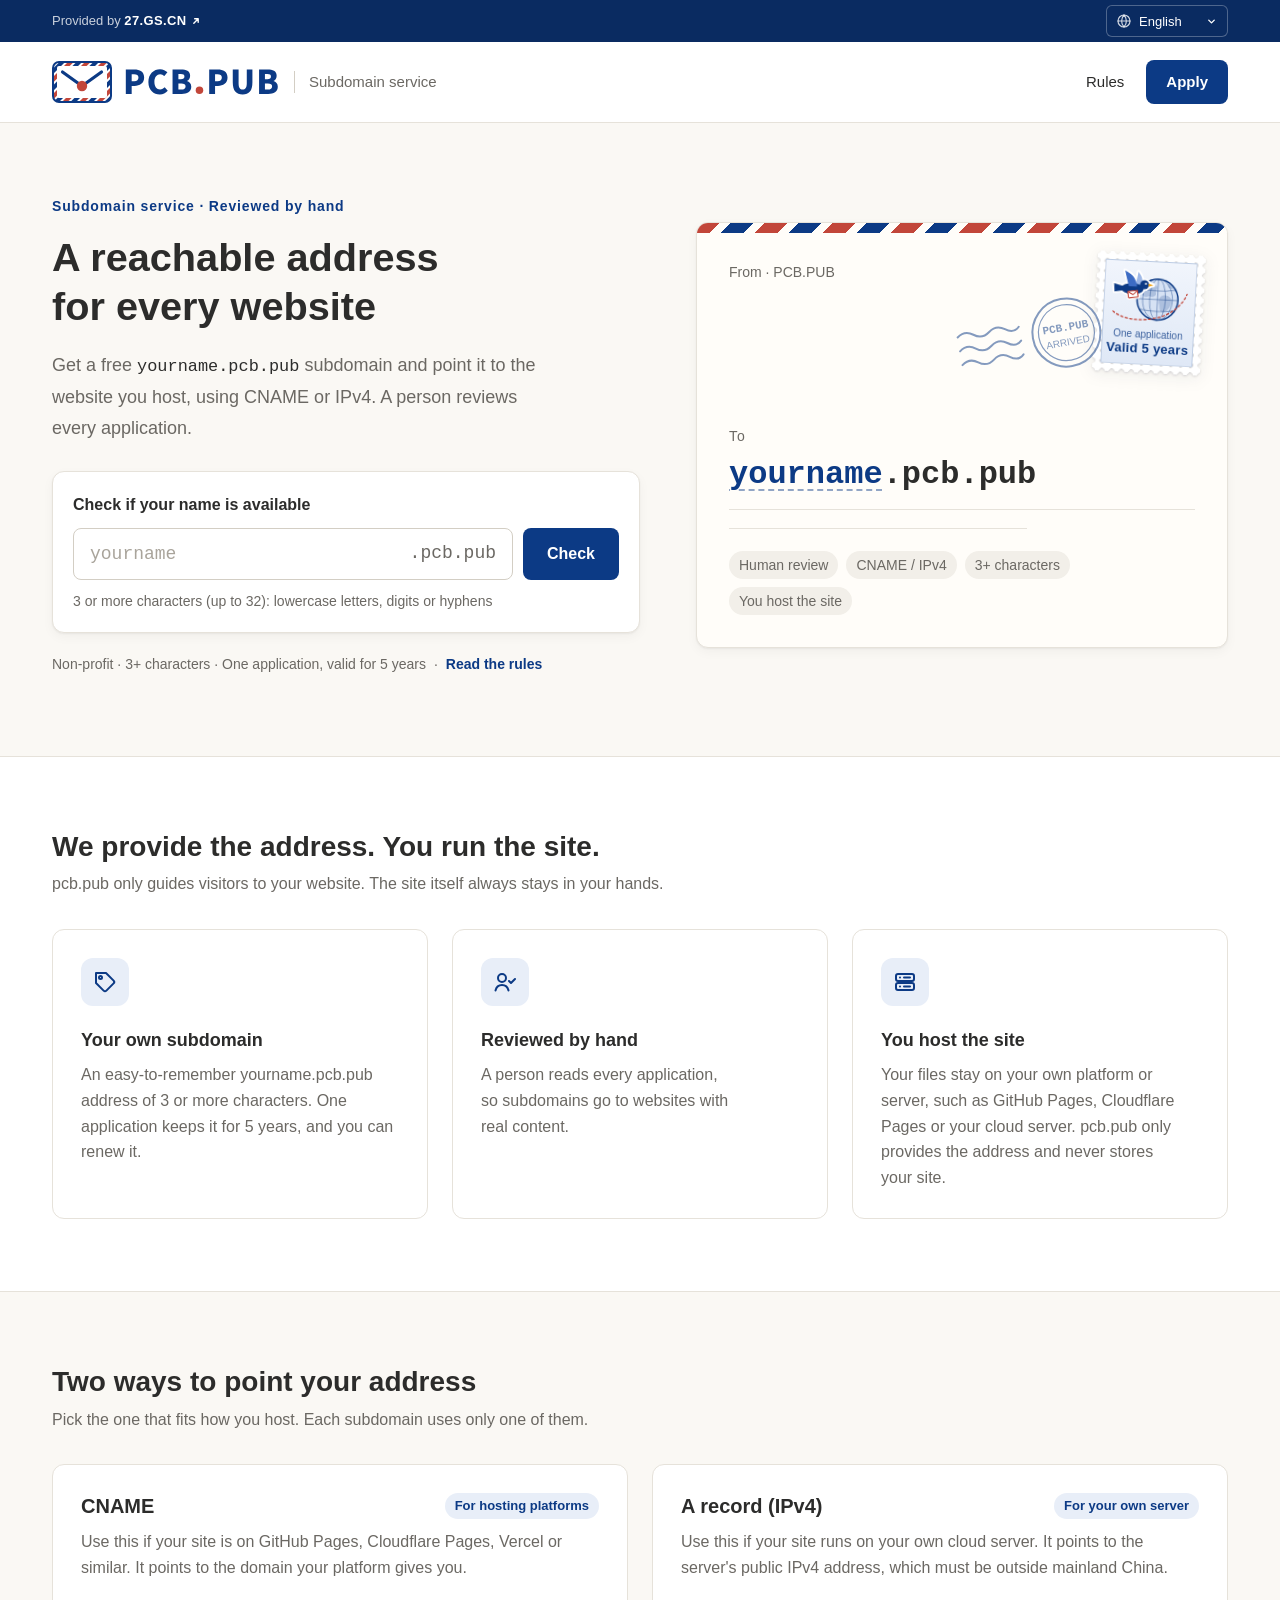
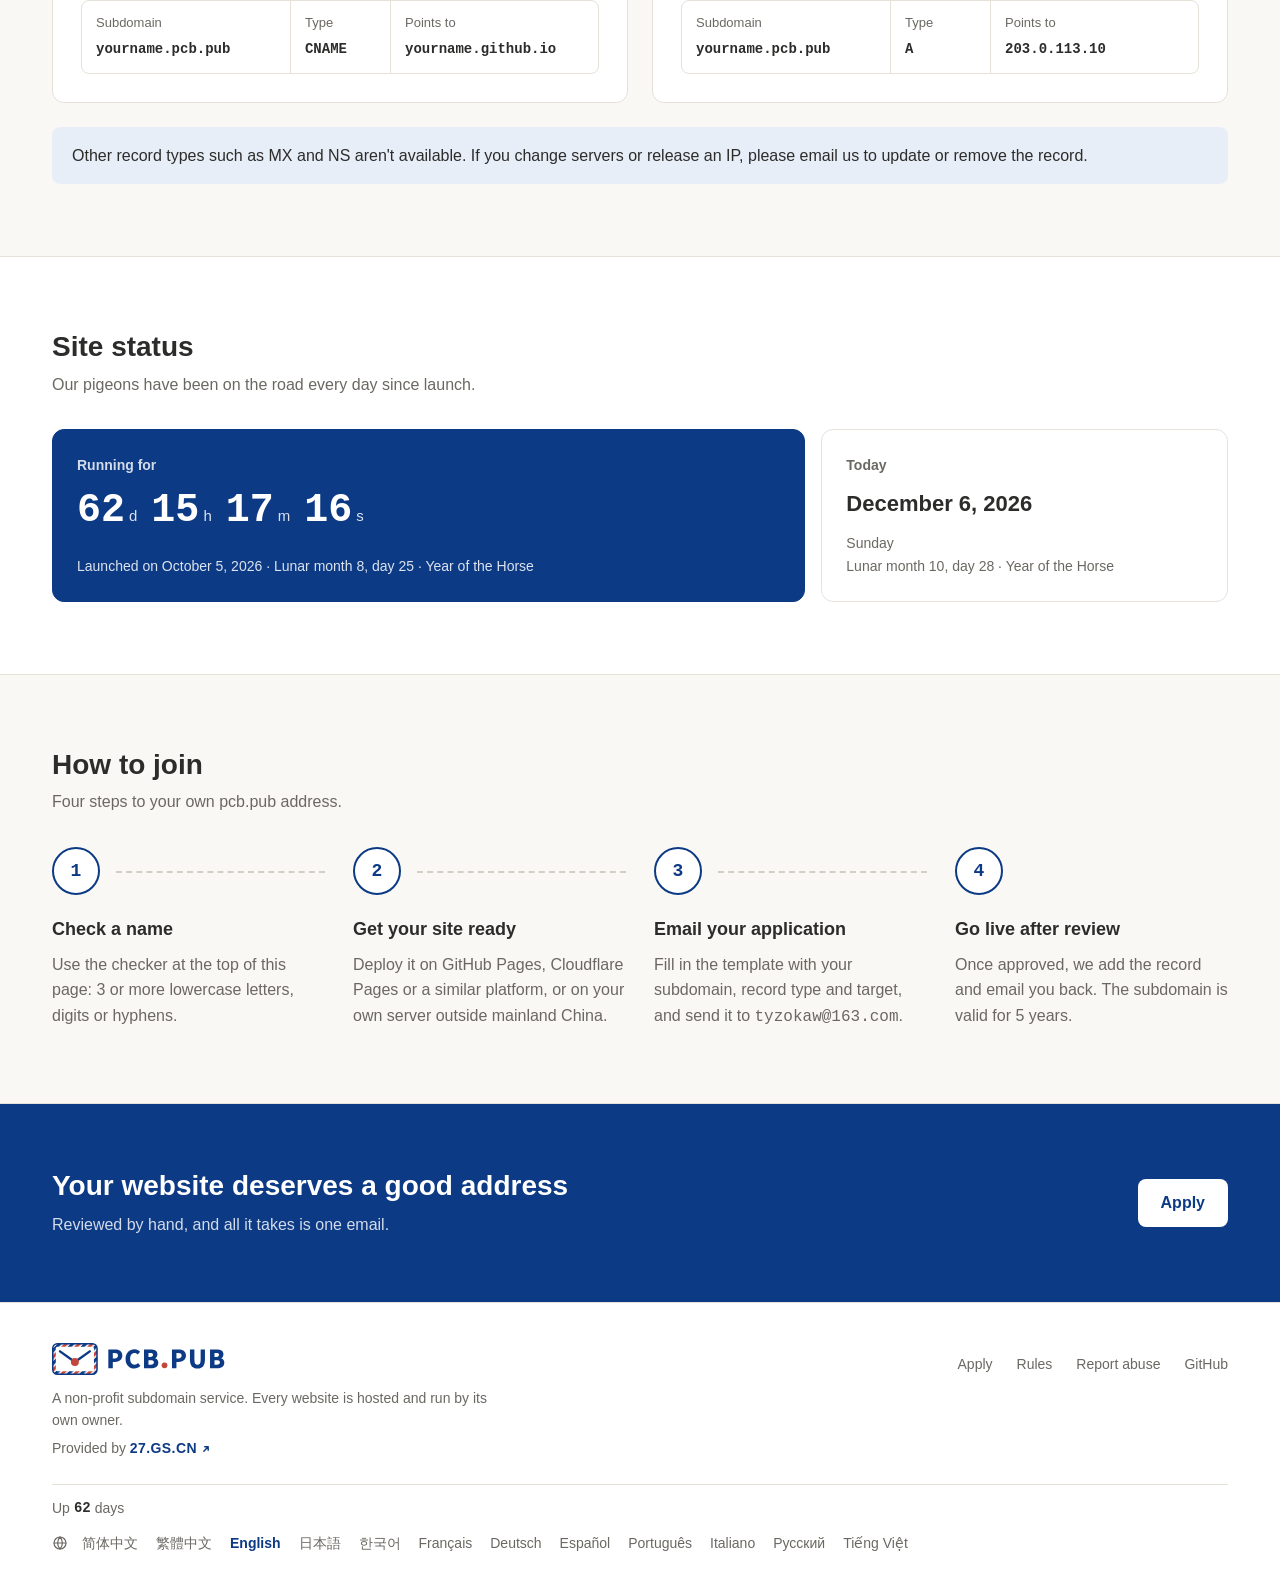
==== index.html @ 140dafb2 "网站 v3：12 种语言、航空信封标志、深蓝配色、提供方 27.GS.CN" ====
<!doctype html>
<html lang="zh-CN">
<head>
  <meta charset="utf-8">
  <meta name="viewport" content="width=device-width, initial-scale=1">
  <title data-i18n="home.title">PCB.PUB · 信鸽子寻址 · 免费子域名</title>
  <meta name="description" content="PCB.PUB（信鸽子寻址）是非营利项目，免费提供 pcb.pub 子域名：人工审核，有效期 5 年，支持 CNAME 与 IPv4 解析，网站由你自己托管。">
  <meta property="og:type" content="website">
  <meta property="og:url" content="https://pcb.pub/">
  <meta property="og:title" content="PCB.PUB · 信鸽子寻址 · 免费子域名">
  <meta property="og:description" content="PCB.PUB（信鸽子寻址）是非营利项目，免费提供 pcb.pub 子域名：人工审核，有效期 5 年，支持 CNAME 与 IPv4 解析，网站由你自己托管。">
  <meta name="theme-color" content="#0a2b61">
  <link rel="icon" href="favicon.ico" sizes="32x32">
  <link rel="icon" href="assets/icon.svg" type="image/svg+xml">
  <link rel="apple-touch-icon" href="assets/icon-180.png">
  <link rel="stylesheet" href="assets/style.css">
  <script src="assets/config.js"></script>
  <script src="assets/lang.js"></script>
  <script src="assets/main.js" defer></script>
</head>
<body data-page="home">
  <a class="skip-link" href="#main" data-i18n="skip">跳到正文</a>

  <header class="site-header">
    <div class="topbar">
      <div class="container">
        <p class="provider"><span data-i18n="top.by">提供方：</span><a href="https://27.gs.cn/" target="_blank" rel="noopener">27.GS.CN<svg class="ext" viewBox="0 0 16 16" aria-hidden="true"><path d="M5.5 10.5 10.5 5.5M6.5 5.5h4v4" fill="none" stroke="currentColor" stroke-width="1.6" stroke-linecap="round" stroke-linejoin="round"/></svg></a></p>
        <label class="lang-switch">
          <span class="sr-only" data-i18n="lang.label">语言</span>
          <svg viewBox="0 0 24 24" fill="none" stroke="currentColor" stroke-width="1.8" stroke-linecap="round" stroke-linejoin="round" aria-hidden="true"><circle cx="12" cy="12" r="9"/><path d="M3 12h18M12 3c2.4 2.6 3.6 5.6 3.6 9s-1.2 6.4-3.6 9c-2.4-2.6-3.6-5.6-3.6-9S9.6 5.6 12 3z"/></svg>
          <select data-lang-select>
            <option value="zh-CN" lang="zh-CN">简体中文</option>
            <option value="zh-TW" lang="zh-TW">繁體中文</option>
            <option value="en" lang="en">English</option>
            <option value="ja" lang="ja">日本語</option>
            <option value="ko" lang="ko">한국어</option>
            <option value="fr" lang="fr">Français</option>
            <option value="de" lang="de">Deutsch</option>
            <option value="es" lang="es">Español</option>
            <option value="pt" lang="pt">Português</option>
            <option value="it" lang="it">Italiano</option>
            <option value="ru" lang="ru">Русский</option>
            <option value="vi" lang="vi">Tiếng Việt</option>
          </select>
        </label>
      </div>
    </div>
    <div class="mainbar">
      <div class="container">
        <a class="brand" href="./" aria-label="PCB.PUB 信鸽子寻址 首页" data-i18n-attr="aria-label:brand.home">
          <img class="brand-logo" src="assets/logo.svg" alt="PCB.PUB" width="228" height="42">
          <span class="brand-sub" data-i18n="brand.sub">信鸽子寻址</span>
        </a>
        <nav class="site-nav" aria-label="主导航" data-i18n-attr="aria-label:nav.label">
          <a href="rules.html" data-i18n="nav.rules">使用规则</a>
          <a class="nav-cta" href="apply.html" data-i18n="nav.apply">申请入住</a>
        </nav>
      </div>
    </div>
  </header>

  <main id="main">
    <section class="hero">
      <div class="container">
        <div class="hero-copy">
          <p class="eyebrow" data-i18n="hero.eyebrow">子域名服务 · 人工审核</p>
          <h1 data-i18n-html="hero.h1">给每个网络站点，<br>一个寄得到的地址</h1>
          <p class="lead" data-i18n-html="hero.lead">信鸽子寻址免费提供 <span class="mono nowrap">你的名字.pcb.pub</span> 子域名，通过 CNAME 或 IPv4 指向你自己托管的网站。每份申请都由人工审核。</p>
          <form class="checker" action="apply.html#name" method="get" novalidate data-checker>
            <label class="checker-label" for="check-name" data-i18n="chk.label">先查一查，想要的名字还在不在</label>
            <div class="checker-row">
              <div class="checker-field">
                <input id="check-name" name="name" type="text" inputmode="url" autocomplete="off" autocapitalize="none" autocorrect="off" spellcheck="false" maxlength="63" placeholder="yourname" aria-describedby="check-hint">
                <span class="checker-suffix" aria-hidden="true">.pcb.pub</span>
              </div>
              <button class="btn btn-primary" type="submit" data-i18n="chk.submit">查询</button>
            </div>
            <p class="checker-hint" id="check-hint" data-i18n="chk.hint">3 位及以上（最多 32 位），可用小写字母、数字或连字符</p>
            <div class="checker-result" role="status" aria-live="polite" data-check-result></div>
          </form>
          <p class="hero-meta"><span data-i18n="hero.meta">非营利项目 · 子域名 3 位及以上 · 一次申请 5 年有效</span><a href="rules.html" data-i18n="hero.rules">查看使用规则</a></p>
        </div>

        <div class="envelope" aria-hidden="true">
          <div class="envelope-body">
            <p class="envelope-from" data-i18n="env.from">寄自 · 信鸽子寻址</p>
            <div class="stamp">
              <div class="stamp-paper">
                <div class="stamp-inner">
                  <svg class="stamp-art" viewBox="0 0 84 60" aria-hidden="true" focusable="false"><g transform="translate(50 33) scale(0.955)"><circle r="22" fill="#d6e2f4"/><path d="M-13-15c4-3 10-3 12 1 1 3-2 4-1 7s-3 5-6 4-4 2-7 0-3-5-1-7 0-3 3-5zM4-4c3-2 8-1 10 2s1 7-1 10-5 6-8 5-2-5-3-8-1-7 2-9zM10-17c3-1 7 1 8 4-2 1-5 1-7-1z" fill="#0c3a85" fill-opacity=".2"/><g fill="none" stroke="#0c3a85" stroke-width="1" stroke-opacity=".45"><ellipse rx="8.5" ry="22"/><ellipse rx="16" ry="22"/><path d="M0-22V22M-22 0H22M-19-11Q0-7.5 19-11M-19 11Q0 14.5 19 11"/></g><circle r="22" fill="none" stroke="#0c3a85" stroke-width="1.6"/></g><path d="M5 47C20 60 68 58 80 26" fill="none" stroke="#c2463a" stroke-width="1.3" stroke-dasharray="2.2 2.6" stroke-linecap="round"/><g transform="translate(1 4) scale(.76)"><g fill="#fff" stroke="#fff" stroke-width="5" stroke-linejoin="round"><path d="M43 21C44 13 42 7 37 2C36 9 35 15 33 21Z"/><path d="M17 22L5 19L6 30L17 28Z"/><ellipse cx="30" cy="25" rx="15" ry="7.5"/><circle cx="46" cy="19" r="6"/><path d="M51.5 17.2L58 19.2L51.5 21.4Z"/><path d="M36 22C35 12 29 5 19 1C21 9 23 16 25 22Z"/><g transform="translate(24 29) rotate(-8)"><rect width="13" height="9" rx="1"/></g></g><path d="M43 21C44 13 42 7 37 2C36 9 35 15 33 21Z" fill="#9db7e6"/><g fill="#0c3a85"><path d="M17 22L5 19L6 30L17 28Z"/><ellipse cx="30" cy="25" rx="15" ry="7.5"/><circle cx="46" cy="19" r="6"/></g><path d="M51.5 17.2L58 19.2L51.5 21.4Z" fill="#f2a516"/><circle cx="47.8" cy="17.6" r="1.3" fill="#fff"/><g transform="translate(24 29) rotate(-8)"><rect width="13" height="9" rx="1" fill="#fff" stroke="#c2463a" stroke-width="1.5"/><path d="M1.2 1.3l5.3 3.8 5.3-3.8" fill="none" stroke="#c2463a" stroke-width="1.3" stroke-linecap="round" stroke-linejoin="round"/></g><path d="M36 22C35 12 29 5 19 1C21 9 23 16 25 22Z" fill="#3d6cc4"/></g></svg>
                  <p class="stamp-text"><span data-i18n="env.stamp1">一次申请</span><b data-i18n="env.stamp2">5年有效</b></p>
                </div>
              </div>
            </div>
            <svg class="postmark" viewBox="0 0 150 80">
              <g fill="none" stroke="currentColor" stroke-width="2" stroke-linecap="round">
                <path d="M4 26q8-6 16 0t16 0t16 0t14 0"/>
                <path d="M4 40q8-6 16 0t16 0t16 0t14 0"/>
                <path d="M4 54q8-6 16 0t16 0t16 0t14 0"/>
                <circle cx="112" cy="40" r="34"/>
                <circle cx="112" cy="40" r="28" stroke-width="1.2"/>
              </g>
              <text x="112" y="38" text-anchor="middle" font-size="11" font-weight="700" fill="currentColor" font-family="ui-monospace, Menlo, Consolas, monospace">PCB.PUB</text>
              <text x="112" y="53" text-anchor="middle" font-size="10" fill="currentColor" data-i18n="env.postmark">已寄达</text>
            </svg>
            <div class="envelope-to">
              <p class="envelope-label" data-i18n="env.to">寄往</p>
              <p class="address"><span class="slot" data-slot>yourname</span>.pcb.pub</p>
              <div class="address-line"></div>
              <div class="tag-row">
                <span class="tag" data-i18n="tag.review">人工审核</span>
                <span class="tag">CNAME / IPv4</span>
                <span class="tag" data-i18n="tag.len">子域名 3 位及以上</span>
                <span class="tag" data-i18n="tag.hosted">网站由你托管</span>
              </div>
            </div>
          </div>
        </div>
      </div>
    </section>

    <section class="section" aria-labelledby="feat-title">
      <div class="container">
        <div class="section-head">
          <div>
            <h2 id="feat-title" data-i18n="feat.title">我们提供地址，你掌管网站</h2>
            <p data-i18n="feat.sub">pcb.pub 只负责把访客指引到你的网站，网站本身始终在你手里。</p>
          </div>
        </div>
        <div class="feature-grid">
          <article class="feature">
            <div class="feature-icon" aria-hidden="true"><svg viewBox="0 0 24 24" fill="none" stroke="currentColor" stroke-width="2" stroke-linecap="round" stroke-linejoin="round"><path d="M20.6 13.4 13.4 20.6a2 2 0 0 1-2.8 0L3 13V3h10l7.6 7.6a2 2 0 0 1 0 2.8z"/><circle cx="7.5" cy="7.5" r="1.5"/></svg></div>
            <h3 data-i18n="feat.1t">专属子域名</h3>
            <p data-i18n="feat.1d">一个好记的 yourname.pcb.pub 地址，名字 3 位及以上。一次申请有效 5 年，到期可以续期。</p>
          </article>
          <article class="feature">
            <div class="feature-icon" aria-hidden="true"><svg viewBox="0 0 24 24" fill="none" stroke="currentColor" stroke-width="2" stroke-linecap="round" stroke-linejoin="round"><circle cx="9" cy="8" r="4"/><path d="M2.5 20.5c.8-3.6 3.4-5.5 6.5-5.5s5.7 1.9 6.5 5.5"/><path d="m16 11 2 2 4-4"/></svg></div>
            <h3 data-i18n="feat.2t">人工审核</h3>
            <p data-i18n="feat.2d">每份申请都由站长亲自查看，确保子域名用在有内容的网络站点上。</p>
          </article>
          <article class="feature">
            <div class="feature-icon" aria-hidden="true"><svg viewBox="0 0 24 24" fill="none" stroke="currentColor" stroke-width="2" stroke-linecap="round" stroke-linejoin="round"><rect x="3" y="4" width="18" height="7" rx="2"/><rect x="3" y="13" width="18" height="7" rx="2"/><path d="M7 7.5h.01M7 16.5h.01M11 7.5h6M11 16.5h6"/></svg></div>
            <h3 data-i18n="feat.3t">网站由你托管</h3>
            <p data-i18n="feat.3d">网站文件放在你自己的平台或服务器上，比如 GitHub Pages、Cloudflare Pages，或你的云服务器。pcb.pub 只提供地址，不存放你的网站。</p>
          </article>
        </div>
      </div>
    </section>

    <section class="section section-paper" id="records" aria-labelledby="rec-title">
      <div class="container">
        <div class="section-head">
          <div>
            <h2 id="rec-title" data-i18n="rec.title">两种解析方式</h2>
            <p data-i18n="rec.sub">按你的托管方式二选一，每个子域名只能使用其中一种。</p>
          </div>
        </div>
        <div class="record-grid">
          <article class="record-card">
            <div class="record-head">
              <h3>CNAME</h3>
              <span class="badge" data-i18n="rec.cname.badge">适合托管平台</span>
            </div>
            <p data-i18n="rec.cname.desc">网站在 GitHub Pages、Cloudflare Pages、Vercel 等平台上时使用，指向平台提供给你的域名。</p>
            <dl class="record">
              <div><dt data-i18n="rec.k.name">子域名</dt><dd>yourname.pcb.pub</dd></div>
              <div><dt data-i18n="rec.k.type">类型</dt><dd>CNAME</dd></div>
              <div><dt data-i18n="rec.k.target">指向</dt><dd>yourname.github.io</dd></div>
            </dl>
          </article>
          <article class="record-card">
            <div class="record-head">
              <h3 data-i18n="rec.a.title">A 记录（IPv4）</h3>
              <span class="badge" data-i18n="rec.a.badge">适合自有服务器</span>
            </div>
            <p data-i18n="rec.a.desc">网站在你自己的云服务器上时使用，指向服务器的公网 IPv4 地址，服务器须位于中国内地以外。</p>
            <dl class="record">
              <div><dt data-i18n="rec.k.name">子域名</dt><dd>yourname.pcb.pub</dd></div>
              <div><dt data-i18n="rec.k.type">类型</dt><dd>A</dd></div>
              <div><dt data-i18n="rec.k.target">指向</dt><dd>203.0.113.10</dd></div>
            </dl>
          </article>
        </div>
        <div class="note">
          <p data-i18n="rec.note">暂不开放 MX、NS 等其他记录类型。更换服务器或停用 IP 时，请及时来信修改或删除解析。</p>
        </div>
      </div>
    </section>

    <section class="section" id="status" aria-labelledby="status-title" data-js>
      <div class="container">
        <div class="section-head">
          <div>
            <h2 id="status-title" data-i18n="status.title">站点状态</h2>
            <p data-i18n="status.sub">从建站那天起，信鸽每天都在路上。</p>
          </div>
        </div>
        <div class="status-grid">
          <article class="status-card status-card--runtime">
            <p class="status-label" data-i18n="status.runtime">已稳定运行</p>
            <p class="runtime">
              <span class="rt"><b data-rt="d">0</b><small data-i18n="rt.d">天</small></span>
              <span class="rt"><b data-rt="h">00</b><small data-i18n="rt.h">时</small></span>
              <span class="rt"><b data-rt="m">00</b><small data-i18n="rt.m">分</small></span>
              <span class="rt"><b data-rt="s">00</b><small data-i18n="rt.s">秒</small></span>
            </p>
            <p class="status-foot"><span data-i18n="status.since">建站于</span> <span data-launch-solar>2026年10月5日</span><span data-launch-lunar></span></p>
          </article>
          <article class="status-card">
            <p class="status-label" data-i18n="status.today">今天</p>
            <p class="status-value" data-today-solar>—</p>
            <p class="status-foot"><span data-today-week></span><br><span data-today-lunar></span></p>
          </article>
          <article class="status-card" data-stats>
            <p class="status-label" data-i18n="status.visits">访问统计</p>
            <dl class="stat-pair">
              <div><dt data-i18n="stat.pv">浏览</dt><dd data-stat="pv">—</dd></div>
              <div><dt data-i18n="stat.uv">访客</dt><dd data-stat="uv">—</dd></div>
            </dl>
          </article>
          <article class="status-card" data-online hidden>
            <p class="status-label"><i class="live-dot" aria-hidden="true"></i><span data-i18n="status.online">当前在线</span></p>
            <p class="status-value"><span data-stat="online">—</span> <small data-i18n="status.people">人</small></p>
            <p class="status-foot" data-i18n="status.live">实时更新</p>
          </article>
        </div>
      </div>
    </section>

    <section class="section section-paper" aria-labelledby="how-title">
      <div class="container">
        <div class="section-head">
          <div>
            <h2 id="how-title" data-i18n="steps.title">怎么入住</h2>
            <p data-i18n="steps.sub">四步，就能拥有自己的 pcb.pub 地址。</p>
          </div>
        </div>
        <ol class="steps">
          <li class="step">
            <div class="step-num" aria-hidden="true">1</div>
            <h3 data-i18n="steps.1t">查一查名字</h3>
            <p data-i18n="steps.1d">在页面顶部查询想要的子域名：3 位及以上，可用小写字母、数字或连字符。</p>
          </li>
          <li class="step">
            <div class="step-num" aria-hidden="true">2</div>
            <h3 data-i18n="steps.2t">准备好网站</h3>
            <p data-i18n="steps.2d">部署在 GitHub Pages、Cloudflare Pages 等平台，或你自己的服务器上，须位于中国内地以外。</p>
          </li>
          <li class="step">
            <div class="step-num" aria-hidden="true">3</div>
            <h3 data-i18n="steps.3t">发邮件申请</h3>
            <p data-i18n-html="steps.3d">按模板写明子域名、解析方式和目标地址，发送到 <span class="mono">tyzokaw@163.com</span>。</p>
          </li>
          <li class="step">
            <div class="step-num" aria-hidden="true">4</div>
            <h3 data-i18n="steps.4t">审核后开通</h3>
            <p data-i18n="steps.4d">人工审核通过后，我们为你添加解析并回信通知，有效期 5 年。</p>
          </li>
        </ol>
      </div>
    </section>

    <section class="cta">
      <div class="container">
        <div>
          <h2 data-i18n="cta.title">你的网络站点，也值得一个好地址</h2>
          <p data-i18n="cta.sub">人工审核，一封邮件就能申请。</p>
        </div>
        <a class="btn btn-light" href="apply.html" data-i18n="nav.apply">申请入住</a>
      </div>
    </section>
  </main>

  <footer class="site-footer">
    <div class="container">
      <div class="footer-top">
        <div class="footer-brand">
          <img src="assets/logo.svg" alt="PCB.PUB" width="174" height="32">
          <p data-i18n="footer.desc">非营利的子域名服务。网站由各自站长托管，内容由站长负责。</p>
          <p class="footer-by"><span data-i18n="top.by">提供方：</span><a href="https://27.gs.cn/" target="_blank" rel="noopener">27.GS.CN<svg class="ext" viewBox="0 0 16 16" aria-hidden="true"><path d="M5.5 10.5 10.5 5.5M6.5 5.5h4v4" fill="none" stroke="currentColor" stroke-width="1.6" stroke-linecap="round" stroke-linejoin="round"/></svg></a></p>
        </div>
        <nav class="footer-links" aria-label="页脚导航" data-i18n-attr="aria-label:footer.label">
          <a href="apply.html" data-i18n="nav.apply">申请入住</a>
          <a href="rules.html" data-i18n="nav.rules">使用规则</a>
          <a href="mailto:tyzokaw@163.com?subject=%E4%B8%BE%E6%8A%A5%20xxx.pcb.pub" data-mail="report" data-i18n="footer.report">举报违规</a>
          <a href="https://github.com/27gscn/pcb.pub">GitHub</a>
        </nav>
      </div>
      <div class="footer-bottom">
        <p class="footer-status" data-js>
          <span><span data-i18n="stat.running">已运行</span> <b data-days>0</b> <span data-i18n="stat.days">天</span></span>
          <span data-stats><span data-i18n="stat.pv">浏览</span> <b data-stat="pv">—</b></span>
          <span data-stats><span data-i18n="stat.uv">访客</span> <b data-stat="uv">—</b></span>
          <span data-online hidden><i class="live-dot" aria-hidden="true"></i><span data-i18n="stat.online">在线</span> <b data-stat="online">—</b></span>
        </p>
        <nav class="lang-list" aria-label="语言" data-i18n-attr="aria-label:lang.label">
          <svg viewBox="0 0 24 24" fill="none" stroke="currentColor" stroke-width="1.8" stroke-linecap="round" stroke-linejoin="round" aria-hidden="true"><circle cx="12" cy="12" r="9"/><path d="M3 12h18M12 3c2.4 2.6 3.6 5.6 3.6 9s-1.2 6.4-3.6 9c-2.4-2.6-3.6-5.6-3.6-9S9.6 5.6 12 3z"/></svg>
          <a href="?lang=zh-CN" data-lang="zh-CN" lang="zh-CN" hreflang="zh-CN">简体中文</a>
          <a href="?lang=zh-TW" data-lang="zh-TW" lang="zh-TW" hreflang="zh-TW">繁體中文</a>
          <a href="?lang=en" data-lang="en" lang="en" hreflang="en">English</a>
          <a href="?lang=ja" data-lang="ja" lang="ja" hreflang="ja">日本語</a>
          <a href="?lang=ko" data-lang="ko" lang="ko" hreflang="ko">한국어</a>
          <a href="?lang=fr" data-lang="fr" lang="fr" hreflang="fr">Français</a>
          <a href="?lang=de" data-lang="de" lang="de" hreflang="de">Deutsch</a>
          <a href="?lang=es" data-lang="es" lang="es" hreflang="es">Español</a>
          <a href="?lang=pt" data-lang="pt" lang="pt" hreflang="pt">Português</a>
          <a href="?lang=it" data-lang="it" lang="it" hreflang="it">Italiano</a>
          <a href="?lang=ru" data-lang="ru" lang="ru" hreflang="ru">Русский</a>
          <a href="?lang=vi" data-lang="vi" lang="vi" hreflang="vi">Tiếng Việt</a>
        </nav>
      </div>
      <span id="busuanzi_value_site_pv" hidden></span><span id="busuanzi_value_site_uv" hidden></span>
    </div>
  </footer>
</body>
</html>
---- assets/style.css ----
/* 信鸽子寻址 · pcb.pub */

:root {
  --ink: #0c3a85;
  --ink-hover: #082c66;
  --ink-deep: #0a2b61;
  --ink-soft: #e8eef8;
  --stamp: #c2463a;
  --text: #2c2c2b;
  --muted: #6b6863;
  --canvas: #ffffff;
  --paper: #faf8f4;
  --paper-2: #f2efe9;
  --border: #e6e2da;
  --border-strong: #d3cec4;
  --radius: 8px;
  --radius-lg: 12px;
  --shadow: 0 1px 2px rgba(0, 0, 0, 0.05), 0 4px 12px rgba(0, 0, 0, 0.04);
  --font: -apple-system, BlinkMacSystemFont, "Segoe UI", "PingFang SC", "Hiragino Sans GB",
    "Microsoft YaHei", "Noto Sans SC", "Noto Sans CJK SC", sans-serif;
  --mono: ui-monospace, "SFMono-Regular", Menlo, Consolas, "Liberation Mono", monospace;
  color-scheme: light;
}

*,
*::before,
*::after {
  box-sizing: border-box;
}

[hidden] {
  display: none !important;
}

html {
  -webkit-text-size-adjust: 100%;
  scroll-behavior: smooth;
}

p,
li {
  text-wrap: pretty;
}

h1,
h2,
h3 {
  text-wrap: balance;
}

body {
  margin: 0;
  font-family: var(--font);
  font-size: 16px;
  line-height: 1.6;
  color: var(--text);
  background: var(--canvas);
}

img {
  display: block;
  max-width: 100%;
}

a {
  color: var(--ink);
}

a:hover {
  color: var(--ink-hover);
}

:focus-visible {
  outline: 3px solid rgba(12, 58, 133, 0.45);
  outline-offset: 2px;
}

code,
.mono {
  font-family: var(--mono);
}

code {
  font-size: 0.92em;
  padding: 2px 6px;
  border-radius: 4px;
  background: var(--paper-2);
  overflow-wrap: anywhere;
}

.nowrap {
  white-space: nowrap;
}

.sr-only {
  position: absolute;
  width: 1px;
  height: 1px;
  padding: 0;
  margin: -1px;
  overflow: hidden;
  clip: rect(0, 0, 0, 0);
  white-space: nowrap;
  border: 0;
}

.skip-link {
  position: absolute;
  left: 16px;
  top: -64px;
  z-index: 10;
  padding: 10px 16px;
  border-radius: var(--radius);
  background: var(--ink);
  color: #fff;
  text-decoration: none;
}

.skip-link:focus {
  top: 12px;
  color: #fff;
}

.container {
  width: 100%;
  max-width: 1240px;
  margin: 0 auto;
  padding: 0 32px;
}

.container-narrow {
  max-width: 760px;
}

/* ---------- Header ---------- */

.site-header {
  background: var(--canvas);
  border-bottom: 1px solid var(--border);
}

.topbar {
  background: var(--ink-deep);
  color: rgba(255, 255, 255, 0.78);
  font-size: 13px;
  line-height: 1.4;
}

.topbar .container {
  display: flex;
  align-items: center;
  justify-content: space-between;
  gap: 16px;
  min-height: 42px;
}

.provider {
  min-width: 0;
  margin: 0;
  overflow: hidden;
  white-space: nowrap;
  text-overflow: ellipsis;
}

.provider a,
.footer-by a {
  display: inline-flex;
  align-items: center;
  gap: 2px;
  font-weight: 600;
  letter-spacing: 0.03em;
  text-decoration: none;
}

.provider a {
  color: #fff;
}

.provider a:hover,
.footer-by a:hover {
  text-decoration: underline;
  text-underline-offset: 3px;
}

.ext {
  flex: none;
  width: 14px;
  height: 14px;
}

.mainbar .container {
  display: flex;
  align-items: center;
  justify-content: space-between;
  gap: 16px;
  min-height: 80px;
}

.brand {
  display: inline-flex;
  align-items: center;
  gap: 14px;
  min-width: 0;
  min-height: 44px;
  color: var(--muted);
  text-decoration: none;
  white-space: nowrap;
}

.brand:hover {
  color: var(--text);
}

.brand-logo {
  flex: none;
  width: auto;
  height: 42px;
}

.brand-sub {
  padding-left: 14px;
  border-left: 1px solid var(--border-strong);
  font-size: 15px;
  font-weight: 500;
  line-height: 22px;
}

.site-nav {
  display: flex;
  flex: none;
  align-items: center;
  gap: 8px;
}

.site-nav a {
  display: inline-flex;
  align-items: center;
  min-height: 44px;
  padding: 0 14px;
  border-radius: var(--radius);
  color: var(--text);
  font-size: 15px;
  text-decoration: none;
  white-space: nowrap;
}

.site-nav a:hover {
  background: var(--paper-2);
  color: var(--text);
}

.site-nav a[aria-current="page"] {
  color: var(--ink);
  font-weight: 600;
}

.site-nav .nav-cta {
  padding: 0 20px;
  background: var(--ink);
  color: #fff;
  font-weight: 600;
}

.site-nav .nav-cta:hover,
.site-nav .nav-cta[aria-current="page"] {
  background: var(--ink-hover);
  color: #fff;
}

.lang-switch {
  position: relative;
  display: inline-flex;
  flex: none;
  align-items: center;
}

.lang-switch svg {
  position: absolute;
  left: 10px;
  width: 16px;
  height: 16px;
  color: rgba(255, 255, 255, 0.8);
  pointer-events: none;
}

.lang-switch select {
  height: 32px;
  padding: 0 28px 0 32px;
  border: 1px solid rgba(255, 255, 255, 0.28);
  border-radius: 6px;
  background: transparent url("data:image/svg+xml,%3Csvg xmlns='http://www.w3.org/2000/svg' viewBox='0 0 12 12'%3E%3Cpath d='M3 4.5 6 7.5 9 4.5' fill='none' stroke='%23ffffff' stroke-width='1.5' stroke-linecap='round' stroke-linejoin='round'/%3E%3C/svg%3E") no-repeat right 10px center / 11px;
  color: #fff;
  font-family: inherit;
  font-size: 13px;
  cursor: pointer;
  -webkit-appearance: none;
  appearance: none;
}

.lang-switch select:hover {
  border-color: rgba(255, 255, 255, 0.55);
  background-color: rgba(255, 255, 255, 0.08);
}

.lang-switch select:focus-visible {
  outline: 2px solid #fff;
  outline-offset: 2px;
}

.lang-switch option {
  background: #fff;
  color: var(--text);
}

/* ---------- Buttons ---------- */

.actions {
  display: flex;
  flex-wrap: wrap;
  gap: 12px;
}

.btn {
  display: inline-flex;
  align-items: center;
  justify-content: center;
  gap: 8px;
  min-height: 48px;
  padding: 0 22px;
  border: 1px solid transparent;
  border-radius: var(--radius);
  font-family: inherit;
  font-size: 16px;
  font-weight: 600;
  line-height: 1.2;
  text-decoration: none;
  cursor: pointer;
  transition: background-color 0.15s, border-color 0.15s, color 0.15s;
}

.btn-primary {
  background: var(--ink);
  color: #fff;
}

.btn-primary:hover {
  background: var(--ink-hover);
  color: #fff;
}

.btn-secondary {
  background: var(--canvas);
  border-color: var(--border-strong);
  color: var(--text);
}

.btn-secondary:hover {
  border-color: var(--ink);
  color: var(--ink);
}

.btn-light {
  background: #fff;
  color: var(--ink);
}

.btn-light:hover {
  background: var(--ink-soft);
  color: var(--ink-hover);
}

/* ---------- Hero ---------- */

.hero {
  padding: 72px 0 80px;
  background: var(--paper);
  border-bottom: 1px solid var(--border);
}

.hero .container {
  display: grid;
  grid-template-columns: minmax(0, 1.05fr) minmax(0, 0.95fr);
  gap: 56px;
  align-items: center;
}

.eyebrow {
  margin: 0 0 16px;
  color: var(--ink);
  font-size: 14px;
  font-weight: 600;
  letter-spacing: 0.06em;
}

.hero h1 {
  margin: 0 0 20px;
  font-size: 48px;
  font-weight: 800;
  line-height: 1.22;
  letter-spacing: 0.01em;
  text-wrap: balance;
}

.hero .lead {
  max-width: 30em;
  margin: 0 0 28px;
  color: var(--muted);
  font-size: 18px;
  line-height: 1.7;
}

.hero .lead .mono {
  color: var(--text);
  font-size: 0.94em;
}

.hero-meta {
  display: flex;
  flex-wrap: wrap;
  margin: 20px 0 0;
  color: var(--muted);
  font-size: 14px;
}

.hero-meta span::after {
  content: "·";
  margin: 0 8px;
}

.hero-meta a {
  font-weight: 600;
  text-decoration: none;
}

.hero-meta a:hover {
  text-decoration: underline;
}

/* Envelope illustration */

.envelope {
  position: relative;
  overflow: hidden;
  background: #fffdf9;
  border: 1px solid var(--border);
  border-radius: var(--radius-lg);
  box-shadow: var(--shadow);
}

.envelope::before {
  content: "";
  display: block;
  height: 10px;
  background: repeating-linear-gradient(
    135deg,
    var(--stamp) 0 16px,
    #fffdf9 16px 24px,
    var(--ink) 24px 40px,
    #fffdf9 40px 48px
  );
}

.envelope-body {
  position: relative;
  padding: 28px 32px 32px;
}

.envelope-from {
  margin: 0;
  color: var(--muted);
  font-size: 14px;
}

.stamp {
  position: absolute;
  top: 20px;
  right: 24px;
  z-index: 1;
  width: 108px;
  filter: drop-shadow(0 1px 1px rgba(16, 24, 40, 0.14)) drop-shadow(0 3px 8px rgba(16, 24, 40, 0.08));
  transform: rotate(3deg);
}

.stamp-paper {
  padding: 8px;
  background: #fff;
  -webkit-mask: radial-gradient(circle at 5px 5px, transparent 2.6px, #000 3px) -5px -5px / 10px 10px round,
    linear-gradient(#000, #000) content-box;
  mask: radial-gradient(circle at 5px 5px, transparent 2.6px, #000 3px) -5px -5px / 10px 10px round,
    linear-gradient(#000, #000) content-box;
}

.stamp-inner {
  display: flex;
  flex-direction: column;
  align-items: center;
  gap: 3px;
  padding: 5px 4px 7px;
  border: 1px solid rgba(12, 58, 133, 0.16);
  background: linear-gradient(180deg, #f1f5fc 0%, #dfe8f6 100%);
  color: var(--ink);
  text-align: center;
}

.stamp-art {
  display: block;
  width: 100%;
  height: auto;
}

.stamp-text {
  display: flex;
  flex-direction: column;
  width: 100%;
  margin: 0;
  line-height: 1.25;
}

/* 外语文字较长时由 main.js 自动缩小字号，保证邮票上每行不换行 */
.stamp-text span,
.stamp-text b {
  overflow: hidden;
  white-space: nowrap;
}

.stamp-text span {
  font-size: 10px;
  font-weight: 500;
  opacity: 0.78;
}

.stamp-text b {
  font-size: 13px;
  font-weight: 800;
  letter-spacing: 0.02em;
}

.postmark {
  position: absolute;
  top: 66px;
  right: 122px;
  z-index: 2;
  width: 150px;
  height: 80px;
  color: var(--ink);
  opacity: 0.5;
  transform: rotate(-10deg);
  pointer-events: none;
}

.envelope-to {
  margin-top: 142px;
}

.envelope-label {
  margin: 0 0 6px;
  color: var(--muted);
  font-size: 14px;
  letter-spacing: 0.08em;
}

.address {
  margin: 0;
  padding-bottom: 14px;
  border-bottom: 1px solid var(--border);
  font-family: var(--mono);
  font-size: clamp(21px, 5.2vw, 32px);
  font-weight: 600;
  line-height: 1.3;
  word-break: break-all;
}

.address .slot {
  color: var(--ink);
  text-decoration: underline dashed rgba(12, 58, 133, 0.45);
  text-decoration-thickness: 2px;
  text-underline-offset: 7px;
}

.address-line {
  width: 64%;
  height: 1px;
  margin-top: 18px;
  background: var(--border);
}

.tag-row {
  display: flex;
  flex-wrap: wrap;
  gap: 8px;
}

.envelope .tag-row {
  margin-top: 22px;
}

.tag {
  display: inline-flex;
  align-items: center;
  height: 28px;
  padding: 0 10px;
  border-radius: 999px;
  background: var(--paper-2);
  color: var(--muted);
  font-size: 14px;
  line-height: 1;
  white-space: nowrap;
}

/* ---------- Sections ---------- */

.section {
  padding: 72px 0;
}

.section-paper {
  background: var(--paper);
  border-top: 1px solid var(--border);
  border-bottom: 1px solid var(--border);
}

.section-paper + .section-paper {
  border-top: 0;
}

.section-head {
  display: flex;
  align-items: flex-end;
  justify-content: space-between;
  flex-wrap: wrap;
  gap: 12px 24px;
  margin-bottom: 32px;
}

.section-head h2 {
  margin: 0 0 6px;
  font-size: 28px;
  line-height: 1.3;
}

.section-head p {
  margin: 0;
  color: var(--muted);
}

/* ---------- Name checker ---------- */

.checker {
  padding: 20px;
  background: var(--canvas);
  border: 1px solid var(--border);
  border-radius: var(--radius-lg);
  box-shadow: var(--shadow);
}

.doc .checker {
  margin: 20px 0 8px;
}

.checker-label {
  display: block;
  margin-bottom: 10px;
  font-weight: 600;
}

.checker-row {
  display: flex;
  gap: 10px;
}

.checker-field {
  display: flex;
  flex: 1;
  align-items: center;
  min-width: 0;
  height: 52px;
  background: var(--canvas);
  border: 1px solid var(--border-strong);
  border-radius: var(--radius);
  transition: border-color 0.15s, box-shadow 0.15s;
}

.checker-field:focus-within {
  border-color: var(--ink);
  box-shadow: 0 0 0 3px rgba(12, 58, 133, 0.16);
}

.checker-field input {
  flex: 1;
  min-width: 0;
  height: 100%;
  padding: 0 4px 0 16px;
  border: 0;
  outline: 0;
  background: transparent;
  color: var(--text);
  font-family: var(--mono);
  font-size: 18px;
  font-weight: 600;
}

.checker-field input::placeholder {
  color: #a9a49b;
  font-weight: 500;
}

.checker-suffix {
  flex: none;
  padding-right: 16px;
  color: var(--muted);
  font-family: var(--mono);
  font-size: 18px;
}

.checker .btn {
  flex: none;
  min-width: 96px;
  min-height: 52px;
}

.checker .checker-hint {
  margin: 10px 0 0;
  color: var(--muted);
  font-size: 14px;
}

.checker-result {
  margin-top: 14px;
  padding: 12px 14px;
  border-radius: var(--radius);
  background: var(--paper-2);
  font-size: 15px;
}

.checker-result:empty {
  display: none;
}

.checker .checker-msg {
  display: flex;
  align-items: flex-start;
  gap: 8px;
  margin: 0;
  font-weight: 600;
}

.checker-icon {
  display: flex;
  flex: none;
  width: 20px;
  height: 20px;
  margin-top: 2px;
}

.checker-icon svg {
  width: 100%;
  height: 100%;
}

.checker-msg b {
  font-family: var(--mono);
  overflow-wrap: anywhere;
}

.checker .checker-note {
  margin: 6px 0 0 28px;
  color: var(--muted);
  font-size: 14px;
}

.checker-action {
  display: inline-flex;
  align-items: center;
  min-height: 44px;
  margin: 2px 0 -10px 28px;
  font-weight: 600;
  text-decoration: none;
}

.checker-action:hover {
  text-decoration: underline;
}

.checker-result.is-free {
  background: #eaf7ef;
}

.is-free .checker-msg {
  color: #12703c;
}

.checker-result.is-taken,
.checker-result.is-reserved,
.checker-result.is-pending {
  background: #fcefec;
}

.is-taken .checker-msg,
.is-reserved .checker-msg,
.is-pending .checker-msg {
  color: #ad3427;
}

.checker-result.is-invalid,
.checker-result.is-error {
  background: #fff4e0;
}

.is-invalid .checker-msg,
.is-error .checker-msg {
  color: #8a5100;
}

.is-checking .checker-msg {
  color: var(--muted);
}

.spin {
  animation: spin 0.9s linear infinite;
}

@keyframes spin {
  to {
    transform: rotate(360deg);
  }
}

/* ---------- Features ---------- */

.feature-grid {
  display: grid;
  grid-template-columns: repeat(3, minmax(0, 1fr));
  gap: 24px;
}

.feature,
.record-card,
.option-card {
  padding: 28px;
  background: var(--canvas);
  border: 1px solid var(--border);
  border-radius: var(--radius-lg);
}

.feature-icon {
  display: flex;
  align-items: center;
  justify-content: center;
  width: 48px;
  height: 48px;
  margin-bottom: 20px;
  border-radius: 12px;
  background: var(--ink-soft);
  color: var(--ink);
}

.feature-icon svg {
  width: 24px;
  height: 24px;
}

.feature h3 {
  margin: 0 0 8px;
  font-size: 18px;
}

.feature p {
  margin: 0;
  color: var(--muted);
}

/* ---------- Records ---------- */

.record-grid,
.option-grid {
  display: grid;
  grid-template-columns: repeat(2, minmax(0, 1fr));
  gap: 24px;
}

.option-grid {
  gap: 16px;
}

.option-card {
  padding: 22px;
}

.record-head {
  display: flex;
  align-items: center;
  justify-content: space-between;
  flex-wrap: wrap;
  gap: 8px 12px;
  margin-bottom: 10px;
}

.record-head h3 {
  margin: 0;
  font-size: 20px;
  line-height: 1.3;
}

.badge {
  display: inline-flex;
  align-items: center;
  height: 26px;
  padding: 0 10px;
  border-radius: 999px;
  background: var(--ink-soft);
  color: var(--ink);
  font-size: 13px;
  font-weight: 600;
  white-space: nowrap;
}

.record-card > p,
.doc .option-card p {
  margin: 0;
  color: var(--muted);
}

.record {
  display: grid;
  grid-template-columns: 1.35fr 0.65fr 1.35fr;
  margin: 20px 0 0;
  overflow: hidden;
  border: 1px solid var(--border);
  border-radius: var(--radius);
}

.record div {
  min-width: 0;
  padding: 12px 14px;
}

.record div + div {
  border-left: 1px solid var(--border);
}

.record dt {
  margin-bottom: 4px;
  color: var(--muted);
  font-size: 13px;
}

.record dd {
  margin: 0;
  font-family: var(--mono);
  font-size: 14px;
  font-weight: 600;
  overflow-wrap: anywhere;
}

/* ---------- Status ---------- */

.status-grid {
  display: flex;
  flex-wrap: wrap;
  gap: 16px;
}

.status-card {
  display: flex;
  flex: 1 1 200px;
  flex-direction: column;
  min-width: 0;
  padding: 24px;
  background: var(--canvas);
  border: 1px solid var(--border);
  border-radius: var(--radius-lg);
}

.status-card--runtime {
  flex: 2 1 340px;
  background: var(--ink);
  border-color: var(--ink);
  color: #fff;
}

.status-label {
  display: flex;
  align-items: center;
  margin: 0 0 12px;
  color: var(--muted);
  font-size: 14px;
  font-weight: 600;
}

.status-card--runtime .status-label {
  color: rgba(255, 255, 255, 0.82);
}

.runtime {
  display: flex;
  flex-wrap: wrap;
  align-items: baseline;
  gap: 4px 14px;
  margin: 0;
}

.rt b {
  font-family: var(--mono);
  font-size: 40px;
  font-weight: 700;
  font-variant-numeric: tabular-nums;
  line-height: 1.1;
}

.rt small {
  margin-left: 4px;
  font-size: 15px;
  opacity: 0.85;
}

.status-value {
  margin: 0;
  font-size: 22px;
  font-weight: 700;
  line-height: 1.35;
}

.status-value small {
  color: var(--muted);
  font-size: 15px;
  font-weight: 500;
}

.status-foot {
  margin: auto 0 0;
  padding-top: 14px;
  color: var(--muted);
  font-size: 14px;
}

.status-card--runtime .status-foot {
  color: rgba(255, 255, 255, 0.86);
}

.stat-pair {
  display: grid;
  grid-template-columns: repeat(2, minmax(0, 1fr));
  gap: 12px;
  margin: 0;
}

.stat-pair dt {
  color: var(--muted);
  font-size: 13px;
}

.stat-pair dd {
  margin: 0;
  font-family: var(--mono);
  font-size: 22px;
  font-weight: 700;
  font-variant-numeric: tabular-nums;
}

.live-dot {
  display: inline-block;
  flex: none;
  width: 8px;
  height: 8px;
  margin-right: 8px;
  border-radius: 50%;
  background: #12b76a;
  animation: live 2s ease-out infinite;
}

@keyframes live {
  0% {
    box-shadow: 0 0 0 0 rgba(18, 183, 106, 0.5);
  }
  70% {
    box-shadow: 0 0 0 7px rgba(18, 183, 106, 0);
  }
  100% {
    box-shadow: 0 0 0 0 rgba(18, 183, 106, 0);
  }
}

/* ---------- Steps ---------- */

.steps {
  display: grid;
  grid-template-columns: repeat(4, minmax(0, 1fr));
  gap: 28px;
  margin: 0;
  padding: 0;
  list-style: none;
}

.step {
  position: relative;
}

.step:not(:last-child)::after {
  content: "";
  position: absolute;
  top: 24px;
  left: 64px;
  right: 0;
  border-top: 2px dashed var(--border-strong);
}

.step-num {
  display: flex;
  align-items: center;
  justify-content: center;
  width: 48px;
  height: 48px;
  margin-bottom: 20px;
  background: var(--canvas);
  border: 2px solid var(--ink);
  border-radius: 50%;
  color: var(--ink);
  font-family: var(--mono);
  font-size: 18px;
  font-weight: 700;
}

.step h3 {
  margin: 0 0 8px;
  font-size: 18px;
}

.step p {
  margin: 0;
  color: var(--muted);
}

/* ---------- CTA ---------- */

.cta {
  padding: 64px 0;
  background: var(--ink);
  color: #fff;
}

.cta .container {
  display: flex;
  align-items: center;
  justify-content: space-between;
  flex-wrap: wrap;
  gap: 24px 48px;
}

.cta h2 {
  margin: 0 0 8px;
  font-size: 28px;
  line-height: 1.3;
}

.cta p {
  margin: 0;
  color: rgba(255, 255, 255, 0.82);
}

/* ---------- Footer ---------- */

.site-footer {
  padding: 40px 0 28px;
  border-top: 1px solid var(--border);
  color: var(--muted);
  font-size: 14px;
}

.footer-top {
  display: flex;
  align-items: flex-start;
  justify-content: space-between;
  flex-wrap: wrap;
  gap: 16px 48px;
}

.footer-brand {
  max-width: 440px;
}

.footer-brand img {
  width: auto;
  height: 32px;
  margin-bottom: 12px;
}

.footer-by {
  margin-top: 6px !important;
  font-size: 14px;
}

.footer-by a {
  color: var(--ink);
}

.footer-brand p {
  margin: 0;
}

.footer-links {
  display: flex;
  flex-wrap: wrap;
  gap: 0 24px;
}

.footer-links a {
  display: inline-flex;
  align-items: center;
  min-height: 44px;
  color: var(--muted);
  text-decoration: none;
}

.footer-links a:hover {
  color: var(--ink);
}

.footer-bottom {
  display: flex;
  flex-direction: column;
  align-items: flex-start;
  gap: 4px;
  margin-top: 24px;
  padding-top: 12px;
  border-top: 1px solid var(--border);
}

.footer-status {
  display: flex;
  flex-wrap: wrap;
  align-items: center;
  gap: 4px 0;
  margin: 0;
}

.footer-status > span {
  display: inline-flex;
  align-items: center;
  gap: 4px;
}

.footer-status > span + span::before {
  content: "·";
  margin: 0 8px 0 6px;
  color: var(--border-strong);
}

.footer-status b {
  color: var(--text);
  font-family: var(--mono);
  font-weight: 600;
}

.footer-status .live-dot {
  margin-right: 2px;
}

.lang-list {
  display: flex;
  flex-wrap: wrap;
  align-items: center;
  gap: 0 2px;
}

.lang-list svg {
  width: 16px;
  height: 16px;
  margin-right: 4px;
}

.lang-list a {
  display: inline-flex;
  align-items: center;
  min-height: 40px;
  padding: 0 8px;
  font-size: 14px;
  color: var(--muted);
  text-decoration: none;
}

.lang-list a:hover {
  color: var(--ink);
}

.lang-list a[aria-current] {
  color: var(--ink);
  font-weight: 600;
}

/* ---------- Document pages ---------- */

.page-hero {
  padding: 56px 0 48px;
  background: var(--paper);
  border-bottom: 1px solid var(--border);
}

.page-hero h1 {
  margin: 0 0 12px;
  font-size: 40px;
  line-height: 1.25;
}

.page-hero p {
  max-width: 36em;
  margin: 0;
  color: var(--muted);
  font-size: 18px;
}

.page-hero .updated {
  margin-top: 16px;
  font-size: 14px;
}

.doc {
  padding: 56px 0 72px;
}

.doc section + section {
  margin-top: 56px;
}

.doc h2 {
  display: flex;
  align-items: center;
  gap: 12px;
  margin: 0 0 16px;
  font-size: 24px;
  line-height: 1.35;
}

.doc h2 .num {
  display: inline-flex;
  flex: none;
  align-items: center;
  justify-content: center;
  width: 32px;
  height: 32px;
  border: 2px solid var(--ink);
  border-radius: 50%;
  color: var(--ink);
  font-family: var(--mono);
  font-size: 15px;
}

.doc p {
  margin: 0 0 12px;
}

.doc ul,
.doc ol {
  margin: 0;
  padding-left: 1.4em;
}

.doc li + li {
  margin-top: 8px;
}

.doc .muted {
  color: var(--muted);
}

.checklist {
  display: grid;
  gap: 12px;
  padding: 0 !important;
  list-style: none;
}

.checklist li {
  display: flex;
  gap: 12px;
  margin: 0 !important;
  padding: 16px 20px;
  background: var(--canvas);
  border: 1px solid var(--border);
  border-radius: var(--radius);
}

.checklist svg {
  flex: none;
  width: 22px;
  height: 22px;
  margin-top: 2px;
  color: var(--ink);
}

.step-list {
  display: grid;
  gap: 24px;
  padding: 0 !important;
  list-style: none;
  counter-reset: step;
}

.step-list li {
  position: relative;
  margin: 0 !important;
  padding-left: 52px;
  counter-increment: step;
}

.step-list li::before {
  content: counter(step);
  position: absolute;
  top: 0;
  left: 0;
  display: flex;
  align-items: center;
  justify-content: center;
  width: 34px;
  height: 34px;
  background: var(--ink);
  border-radius: 50%;
  color: #fff;
  font-family: var(--mono);
  font-weight: 700;
}

.step-list strong {
  display: block;
  margin-bottom: 4px;
  font-size: 17px;
}

.step-list p {
  margin: 0;
  color: var(--muted);
}

.note {
  margin-top: 24px;
  padding: 16px 20px;
  background: var(--ink-soft);
  border-radius: var(--radius);
}

.note p {
  margin: 0;
}

.template-card {
  overflow: hidden;
  background: var(--canvas);
  border: 1px solid var(--border);
  border-radius: var(--radius-lg);
}

.template-meta {
  display: grid;
  grid-template-columns: auto minmax(0, 1fr);
  gap: 8px 16px;
  margin: 0;
  padding: 20px;
  background: var(--paper);
  border-bottom: 1px solid var(--border);
  font-size: 15px;
}

.template-meta dt {
  color: var(--muted);
}

.template-meta dd {
  margin: 0;
  font-family: var(--mono);
  word-break: break-all;
}

.template-body {
  margin: 0;
  padding: 20px;
  font-family: var(--mono);
  font-size: 15px;
  line-height: 1.9;
  white-space: pre-wrap;
  word-break: break-word;
}

.template-actions {
  display: flex;
  flex-wrap: wrap;
  gap: 12px;
  padding: 0 20px 20px;
}

.reserved {
  display: flex;
  flex-wrap: wrap;
  gap: 8px;
  margin-top: 12px;
}

.faq {
  border-bottom: 1px solid var(--border);
}

.faq:first-of-type {
  border-top: 1px solid var(--border);
}

.faq summary {
  display: flex;
  align-items: center;
  justify-content: space-between;
  gap: 16px;
  min-height: 56px;
  padding: 12px 0;
  font-weight: 600;
  list-style: none;
  cursor: pointer;
}

.faq summary::-webkit-details-marker {
  display: none;
}

.faq summary::after {
  content: "+";
  flex: none;
  color: var(--muted);
  font-size: 22px;
  font-weight: 400;
  line-height: 1;
}

.faq[open] summary::after {
  content: "−";
}

.faq p {
  margin: 0 0 16px;
  color: var(--muted);
}

.doc-cta {
  display: flex;
  align-items: center;
  justify-content: space-between;
  flex-wrap: wrap;
  gap: 16px 24px;
  padding: 28px;
  background: var(--paper);
  border: 1px solid var(--border);
  border-radius: var(--radius-lg);
}

.doc-cta h2 {
  margin: 0 0 4px;
  font-size: 20px;
}

.doc-cta p {
  margin: 0;
  color: var(--muted);
}

/* ---------- 404 ---------- */

.lost {
  padding: 96px 0;
  text-align: center;
}

.lost .code {
  margin: 0 0 8px;
  color: var(--ink);
  font-family: var(--mono);
  font-size: 14px;
  letter-spacing: 0.1em;
}

.lost h1 {
  margin: 0 0 12px;
  font-size: 36px;
}

.lost p {
  margin: 0 auto 32px;
  color: var(--muted);
}

.lost .actions {
  justify-content: center;
}

/* ---------- Apply page extras ---------- */

.doc h3 {
  margin: 28px 0 10px;
  font-size: 18px;
  line-height: 1.4;
}

.doc .record-head h3 {
  margin: 0;
}

.doc .hint {
  margin: 16px 0 0;
  color: var(--muted);
  font-size: 15px;
}

.bind-list {
  display: grid;
  gap: 16px;
  padding: 0 !important;
  list-style: none;
}

.bind-list li {
  margin: 0 !important;
  padding: 18px 20px;
  border: 1px solid var(--border);
  border-radius: var(--radius);
}

.bind-list strong {
  display: block;
  margin-bottom: 4px;
}

.doc .bind-list p {
  margin: 0;
  color: var(--muted);
}

.template-body .tpl-fill {
  color: var(--ink);
  font-weight: 700;
}

/* ---------- Pigeons ---------- */

.pigeon-sky {
  position: fixed;
  inset: 0;
  z-index: 40;
  overflow: hidden;
  pointer-events: none;
}

.pigeon {
  position: absolute;
  left: 0;
  animation: pigeon-ltr 10s linear both;
  will-change: transform;
}

.pigeon--rtl {
  animation-name: pigeon-rtl;
}

.pigeon svg {
  display: block;
  width: 100%;
  height: auto;
  overflow: visible;
}

.pigeon--rtl svg {
  transform: scaleX(-1);
}

.pg-bob {
  animation: pigeon-bob 1.6s ease-in-out infinite alternate;
}

.pg-body {
  fill: var(--ink);
}

.pg-wing {
  fill: #3d6cc4;
  transform-box: fill-box;
  transform-origin: 50% 100%;
  animation: pigeon-flap var(--flap, 0.26s) ease-in-out infinite alternate;
}

.pg-wing--far {
  fill: #9db7e6;
  animation-delay: calc(var(--flap, 0.26s) * -0.6);
}

.pg-beak {
  fill: #f2a516;
}

.pg-eye {
  fill: #fff;
}

.pg-letter rect {
  fill: #fff;
  stroke: var(--stamp);
  stroke-width: 1.4;
}

.pg-letter path {
  fill: none;
  stroke: var(--stamp);
  stroke-width: 1.2;
  stroke-linecap: round;
  stroke-linejoin: round;
}

@keyframes pigeon-ltr {
  from {
    transform: translate3d(-80px, 0, 0);
  }
  to {
    transform: translate3d(calc(100vw + 80px), var(--rise, 0), 0);
  }
}

@keyframes pigeon-rtl {
  from {
    transform: translate3d(calc(100vw + 80px), 0, 0);
  }
  to {
    transform: translate3d(-80px, var(--rise, 0), 0);
  }
}

@keyframes pigeon-bob {
  from {
    transform: translateY(-3px);
  }
  to {
    transform: translateY(3px);
  }
}

@keyframes pigeon-flap {
  from {
    transform: scaleY(1);
  }
  to {
    transform: scaleY(-0.5);
  }
}

/* ---------- Languages & JS states ---------- */

html.i18n-wait body {
  visibility: hidden;
}

html:not(.js) [data-js] {
  display: none !important;
}

html:lang(ja) {
  --font: -apple-system, BlinkMacSystemFont, "Segoe UI", "Hiragino Sans", "Hiragino Kaku Gothic ProN",
    "Yu Gothic UI", Meiryo, "Noto Sans JP", "Noto Sans CJK JP", sans-serif;
}

html:lang(ko) {
  --font: -apple-system, BlinkMacSystemFont, "Segoe UI", "Apple SD Gothic Neo", "Malgun Gothic",
    "Noto Sans KR", "Noto Sans CJK KR", sans-serif;
}

html:lang(ko) body {
  word-break: keep-all;
}

html:lang(en),
html:lang(fr),
html:lang(de),
html:lang(es),
html:lang(pt),
html:lang(it),
html:lang(ru),
html:lang(vi) {
  --font: -apple-system, BlinkMacSystemFont, "Segoe UI", Roboto, "Helvetica Neue", Arial, "Noto Sans",
    "PingFang SC", "Microsoft YaHei", sans-serif;
}

html:lang(fr) p,
html:lang(de) p,
html:lang(es) p,
html:lang(pt) p,
html:lang(it) p,
html:lang(ru) p,
html:lang(fr) li,
html:lang(de) li,
html:lang(es) li,
html:lang(pt) li,
html:lang(it) li,
html:lang(ru) li {
  -webkit-hyphens: auto;
  hyphens: auto;
}

html:lang(zh-TW) {
  --font: -apple-system, BlinkMacSystemFont, "Segoe UI", "PingFang TC", "Microsoft JhengHei",
    "Noto Sans TC", "Noto Sans CJK TC", sans-serif;
}

/* ---------- Responsive ---------- */

/* 拉丁、西里尔字母的词更长：首屏大标题略小一些，保证两行内放下 */
:is(html:lang(en), html:lang(fr), html:lang(de), html:lang(es), html:lang(pt), html:lang(it), html:lang(ru), html:lang(vi)) .hero h1 {
  font-size: clamp(34px, 3.1vw, 44px);
  letter-spacing: 0;
}

@media (max-width: 900px) {
  :is(html:lang(en), html:lang(fr), html:lang(de), html:lang(es), html:lang(pt), html:lang(it), html:lang(ru), html:lang(vi)) .hero h1 {
    font-size: 40px;
  }
}

@media (max-width: 900px) {
  .hero .container {
    grid-template-columns: minmax(0, 1fr);
    gap: 40px;
  }

  .envelope {
    max-width: 560px;
  }

  .feature-grid {
    grid-template-columns: minmax(0, 1fr);
    gap: 16px;
  }

  .steps {
    grid-template-columns: repeat(2, minmax(0, 1fr));
    gap: 32px 28px;
  }

  .step:not(:last-child)::after {
    display: none;
  }
}

@media (max-width: 800px) {
  .record-grid {
    grid-template-columns: minmax(0, 1fr);
    gap: 16px;
  }
}

@media (max-width: 640px) {
  .container {
    padding: 0 20px;
  }

  .topbar .container {
    min-height: 44px;
  }

  .lang-switch select {
    height: 34px;
  }

  .mainbar .container {
    gap: 10px;
    min-height: 64px;
  }

  .brand-logo {
    height: 30px;
  }

  .brand-sub {
    display: none;
  }

  .site-nav {
    gap: 2px;
  }

  .site-nav a {
    min-height: 40px;
    padding: 0 10px;
    font-size: 14px;
  }

  .site-nav .nav-cta {
    padding: 0 14px;
  }

  .hero {
    padding: 44px 0 52px;
  }

  .hero h1 {
    font-size: 32px;
  }

  .hero .lead {
    font-size: 17px;
  }

  .checker {
    padding: 16px;
  }

  .checker-row {
    flex-direction: column;
  }

  .checker-field {
    flex: none;
  }

  .hero-meta {
    flex-direction: column;
    gap: 4px;
  }

  .hero-meta span::after {
    display: none;
  }

  .feature {
    display: grid;
    grid-template-columns: 44px minmax(0, 1fr);
    column-gap: 16px;
  }

  .feature-icon {
    grid-row: 1 / span 2;
    width: 44px;
    height: 44px;
    margin: 0;
  }

  .feature h3 {
    margin: 9px 0 6px;
  }

  .step {
    display: grid;
    grid-template-columns: 40px minmax(0, 1fr);
    column-gap: 16px;
  }

  .step-num {
    grid-row: 1 / span 2;
    width: 40px;
    height: 40px;
    margin: 0;
    font-size: 16px;
  }

  .step h3 {
    margin: 7px 0 6px;
  }

  .checker .btn {
    width: 100%;
  }

  .checker-field input,
  .checker-suffix {
    font-size: 16px;
  }

  .envelope-body {
    padding: 24px 20px;
  }

  .stamp {
    top: 18px;
    right: 18px;
    width: 92px;
  }

  .stamp-paper {
    padding: 7px;
  }

  .stamp-text span {
    font-size: 9px;
  }

  .stamp-text b {
    font-size: 12px;
  }

  .postmark {
    top: 58px;
    right: 102px;
    width: 124px;
    height: 66px;
  }

  .envelope-to {
    margin-top: 124px;
  }

  .section {
    padding: 48px 0;
  }

  .section-head h2,
  .cta h2 {
    font-size: 24px;
  }

  .feature,
  .record-card {
    padding: 22px 20px;
  }

  .record {
    grid-template-columns: minmax(0, 1fr);
  }

  .record div {
    display: flex;
    justify-content: space-between;
    gap: 16px;
    padding: 10px 14px;
  }

  .record div + div {
    border-top: 1px solid var(--border);
    border-left: 0;
  }

  .record dt {
    margin: 0;
  }

  .record dd {
    text-align: right;
  }

  .option-grid {
    grid-template-columns: minmax(0, 1fr);
  }

  .rt b {
    font-size: 30px;
  }

  .status-card {
    padding: 20px;
  }

  .steps {
    grid-template-columns: minmax(0, 1fr);
    gap: 28px;
  }

  .lang-list {
    margin-left: -8px;
  }

  .page-hero {
    padding: 40px 0 36px;
  }

  .page-hero h1 {
    font-size: 32px;
  }

  .page-hero p {
    font-size: 17px;
  }

  .doc {
    padding: 40px 0 56px;
  }

  .doc section + section {
    margin-top: 44px;
  }

  .doc h2 {
    font-size: 22px;
  }

  .doc-cta {
    padding: 24px 20px;
  }
}

@media (max-width: 640px) {
  :is(html:lang(en), html:lang(fr), html:lang(de), html:lang(es), html:lang(pt), html:lang(it), html:lang(ru), html:lang(vi)) .hero h1 {
    font-size: clamp(26px, 8vw, 30px);
  }
}

@media (max-width: 480px) {
  /* 手机上页头只留“申请入住”按钮；使用规则在首屏和页脚都有入口 */
  .site-nav a:not(.nav-cta) {
    display: none;
  }
}

@media (max-width: 400px) {
  .container {
    padding: 0 16px;
  }

  .brand-logo {
    height: 28px;
  }

  .topbar {
    font-size: 12px;
  }

  .site-nav .nav-cta {
    padding: 0 12px;
    font-size: 13px;
  }
}

@media (prefers-reduced-motion: reduce) {
  html {
    scroll-behavior: auto;
  }

  *,
  *::before,
  *::after {
    transition: none !important;
    animation: none !important;
  }

  .pigeon-sky {
    display: none;
  }
}
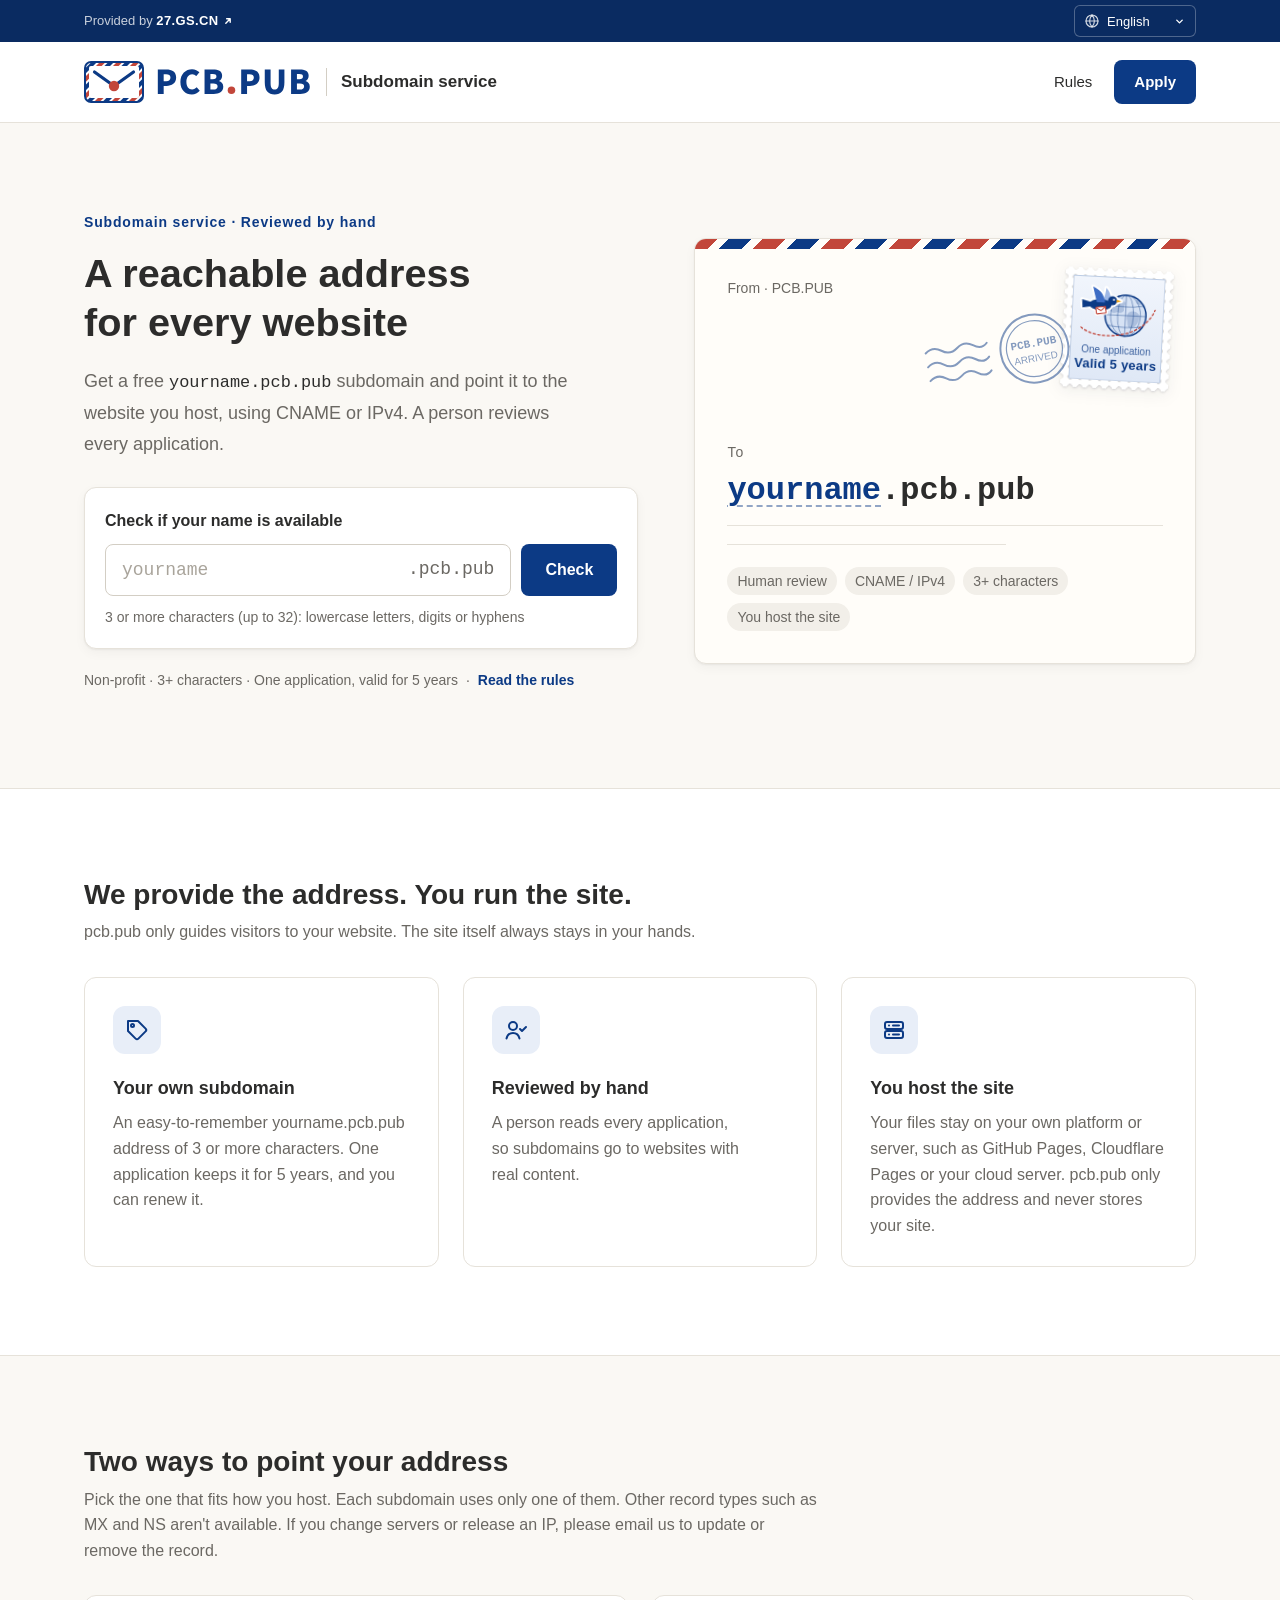
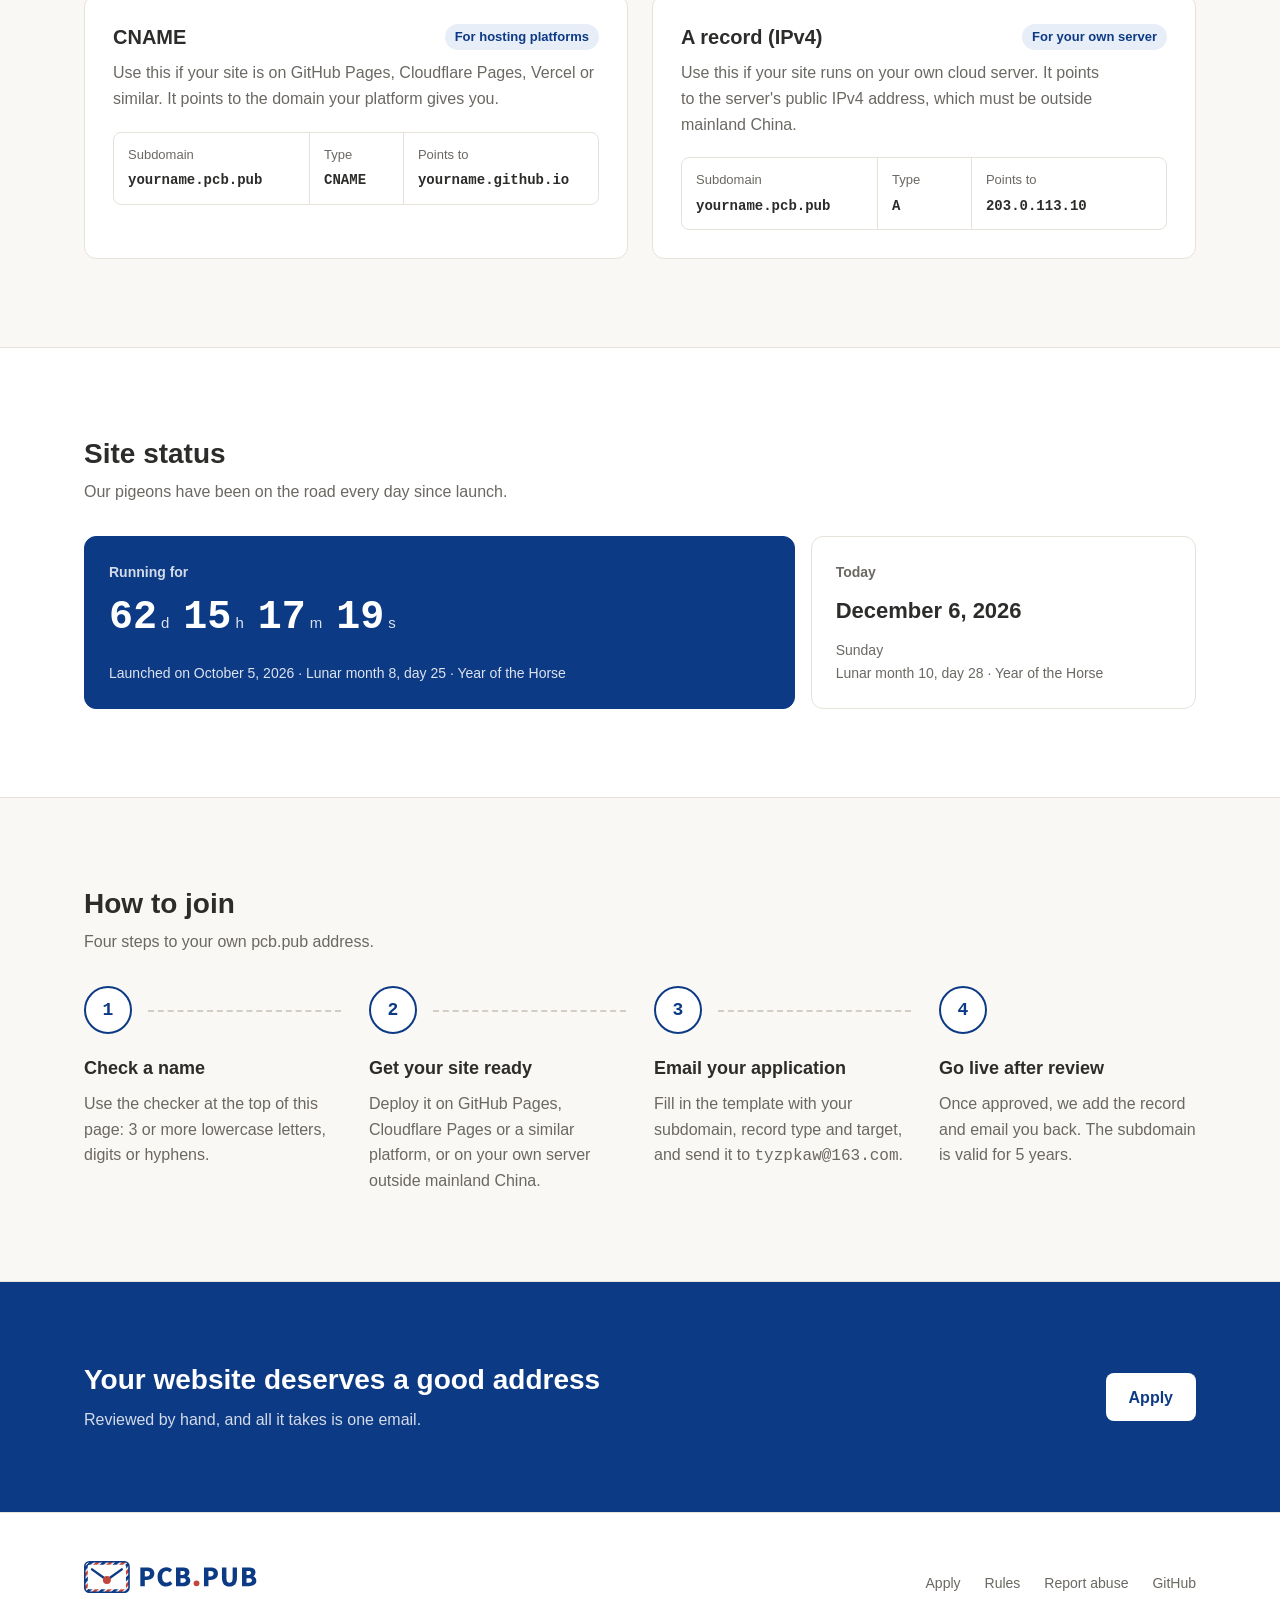
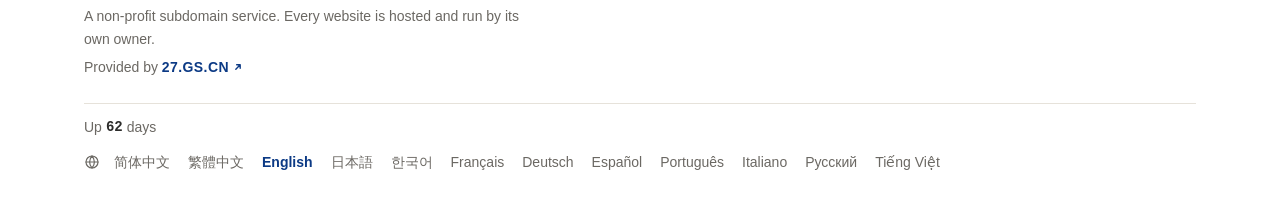
==== commit a16fbd03: "v4：修正邮箱为 tyzpkaw@163.com；页头“信鸽子寻址”加粗加大；首屏标题改为“一个可以到达的地址”；解析说明合并；使用条件删除“只能指向中国内地以外”并写明申请邮件须包含的内容；访问统计" ====
--- a/index.html
+++ b/index.html
@@ -64,7 +64,7 @@
       <div class="container">
         <div class="hero-copy">
           <p class="eyebrow" data-i18n="hero.eyebrow">子域名服务 · 人工审核</p>
-          <h1 data-i18n-html="hero.h1">给每个网络站点，<br>一个寄得到的地址</h1>
+          <h1 data-i18n-html="hero.h1">给每个网络站点，<br>一个可以到达的地址</h1>
           <p class="lead" data-i18n-html="hero.lead">信鸽子寻址免费提供 <span class="mono nowrap">你的名字.pcb.pub</span> 子域名，通过 CNAME 或 IPv4 指向你自己托管的网站。每份申请都由人工审核。</p>
           <form class="checker" action="apply.html#name" method="get" novalidate data-checker>
             <label class="checker-label" for="check-name" data-i18n="chk.label">先查一查，想要的名字还在不在</label>
@@ -152,7 +152,7 @@
         <div class="section-head">
           <div>
             <h2 id="rec-title" data-i18n="rec.title">两种解析方式</h2>
-            <p data-i18n="rec.sub">按你的托管方式二选一，每个子域名只能使用其中一种。</p>
+            <p data-i18n="rec.sub">按你的托管方式二选一，每个子域名只能使用其中一种。暂不开放 MX、NS 等其他记录类型。更换服务器或停用 IP 时，请及时来信修改或删除解析。</p>
           </div>
         </div>
         <div class="record-grid">
@@ -180,9 +180,6 @@
               <div><dt data-i18n="rec.k.target">指向</dt><dd>203.0.113.10</dd></div>
             </dl>
           </article>
-        </div>
-        <div class="note">
-          <p data-i18n="rec.note">暂不开放 MX、NS 等其他记录类型。更换服务器或停用 IP 时，请及时来信修改或删除解析。</p>
         </div>
       </div>
     </section>
@@ -249,7 +246,7 @@
           <li class="step">
             <div class="step-num" aria-hidden="true">3</div>
             <h3 data-i18n="steps.3t">发邮件申请</h3>
-            <p data-i18n-html="steps.3d">按模板写明子域名、解析方式和目标地址，发送到 <span class="mono">tyzokaw@163.com</span>。</p>
+            <p data-i18n-html="steps.3d">按模板写明子域名、解析方式和目标地址，发送到 <span class="mono">tyzpkaw@163.com</span>。</p>
           </li>
           <li class="step">
             <div class="step-num" aria-hidden="true">4</div>
@@ -282,7 +279,7 @@
         <nav class="footer-links" aria-label="页脚导航" data-i18n-attr="aria-label:footer.label">
           <a href="apply.html" data-i18n="nav.apply">申请入住</a>
           <a href="rules.html" data-i18n="nav.rules">使用规则</a>
-          <a href="mailto:tyzokaw@163.com?subject=%E4%B8%BE%E6%8A%A5%20xxx.pcb.pub" data-mail="report" data-i18n="footer.report">举报违规</a>
+          <a href="mailto:tyzpkaw@163.com?subject=%E4%B8%BE%E6%8A%A5%20xxx.pcb.pub" data-mail="report" data-i18n="footer.report">举报违规</a>
           <a href="https://github.com/27gscn/pcb.pub">GitHub</a>
         </nav>
       </div>
--- a/assets/style.css
+++ b/assets/style.css
@@ -125,7 +125,7 @@
   width: 100%;
   max-width: 1240px;
   margin: 0 auto;
-  padding: 0 32px;
+  padding: 0 clamp(24px, 5vw, 64px);
 }
 
 .container-narrow {
@@ -220,9 +220,24 @@
 .brand-sub {
   padding-left: 14px;
   border-left: 1px solid var(--border-strong);
-  font-size: 15px;
-  font-weight: 500;
-  line-height: 22px;
+  color: var(--text);
+  font-family: "PingFang SC", "Hiragino Sans GB", "Heiti SC", "Microsoft YaHei", "SimHei", "Noto Sans SC",
+    "Noto Sans CJK SC", sans-serif;
+  font-size: 21px;
+  font-weight: 700;
+  letter-spacing: 0.04em;
+  line-height: 28px;
+}
+
+html:lang(zh-TW) .brand-sub {
+  font-family: "PingFang TC", "Heiti TC", "Microsoft JhengHei", "Noto Sans TC", "Noto Sans CJK TC", sans-serif;
+}
+
+/* 其他语言这里是“子域名服务”之类的说明文字，用各自语言的字体，字号略小 */
+html:not(:lang(zh)) .brand-sub {
+  font-family: var(--font);
+  font-size: 17px;
+  letter-spacing: 0;
 }
 
 .site-nav {
@@ -372,7 +387,7 @@
 /* ---------- Hero ---------- */
 
 .hero {
-  padding: 72px 0 80px;
+  padding: 88px 0 96px;
   background: var(--paper);
   border-bottom: 1px solid var(--border);
 }
@@ -610,7 +625,7 @@
 /* ---------- Sections ---------- */
 
 .section {
-  padding: 72px 0;
+  padding: 88px 0;
 }
 
 .section-paper {
@@ -639,6 +654,7 @@
 }
 
 .section-head p {
+  max-width: 46em;
   margin: 0;
   color: var(--muted);
 }
@@ -1133,7 +1149,7 @@
 /* ---------- CTA ---------- */
 
 .cta {
-  padding: 64px 0;
+  padding: 80px 0;
   background: var(--ink);
   color: #fff;
 }
@@ -1160,7 +1176,7 @@
 /* ---------- Footer ---------- */
 
 .site-footer {
-  padding: 40px 0 28px;
+  padding: 48px 0 36px;
   border-top: 1px solid var(--border);
   color: var(--muted);
   font-size: 14px;
@@ -1290,7 +1306,7 @@
 /* ---------- Document pages ---------- */
 
 .page-hero {
-  padding: 56px 0 48px;
+  padding: 72px 0 56px;
   background: var(--paper);
   border-bottom: 1px solid var(--border);
 }
@@ -1314,7 +1330,7 @@
 }
 
 .doc {
-  padding: 56px 0 72px;
+  padding: 64px 0 96px;
 }
 
 .doc section + section {
@@ -1356,6 +1372,15 @@
 
 .doc li + li {
   margin-top: 8px;
+}
+
+.doc li > ul {
+  margin-top: 8px;
+  list-style: circle;
+}
+
+.doc li > ul > li + li {
+  margin-top: 4px;
 }
 
 .doc .muted {
@@ -1848,7 +1873,7 @@
 
 @media (max-width: 640px) {
   .container {
-    padding: 0 20px;
+    padding: 0 24px;
   }
 
   .topbar .container {
@@ -1887,7 +1912,7 @@
   }
 
   .hero {
-    padding: 44px 0 52px;
+    padding: 52px 0 60px;
   }
 
   .hero h1 {
@@ -1997,7 +2022,7 @@
   }
 
   .section {
-    padding: 48px 0;
+    padding: 56px 0;
   }
 
   .section-head h2,
@@ -2056,7 +2081,7 @@
   }
 
   .page-hero {
-    padding: 40px 0 36px;
+    padding: 48px 0 40px;
   }
 
   .page-hero h1 {
@@ -2068,7 +2093,7 @@
   }
 
   .doc {
-    padding: 40px 0 56px;
+    padding: 48px 0 64px;
   }
 
   .doc section + section {
@@ -2086,7 +2111,28 @@
 
 @media (max-width: 640px) {
   :is(html:lang(en), html:lang(fr), html:lang(de), html:lang(es), html:lang(pt), html:lang(it), html:lang(ru), html:lang(vi)) .hero h1 {
-    font-size: clamp(26px, 8vw, 30px);
+    font-size: clamp(25px, 7.6vw, 29px);
+  }
+}
+
+/* 韩文按词换行，两栏布局时第二行容易被挤到第三行：标题随宽度略缩 */
+@media (min-width: 901px) {
+  html:lang(ko) .hero h1 {
+    font-size: clamp(36px, 3.9vw, 48px);
+  }
+}
+
+/* 窄平板上“信鸽子寻址”略小一点，给导航留出空间 */
+@media (max-width: 760px) {
+  .brand-sub {
+    font-size: 18px;
+  }
+}
+
+/* 其他语言的页头说明（“子域名服务”）较长，平板宽度下隐藏，避免和导航挤在一起 */
+@media (max-width: 960px) {
+  html:not(:lang(zh)) .brand-sub {
+    display: none;
   }
 }
 
@@ -2098,10 +2144,6 @@
 }
 
 @media (max-width: 400px) {
-  .container {
-    padding: 0 16px;
-  }
-
   .brand-logo {
     height: 28px;
   }
@@ -2113,6 +2155,32 @@
   .site-nav .nav-cta {
     padding: 0 12px;
     font-size: 13px;
+  }
+}
+
+@media (max-width: 360px) {
+  .container {
+    padding: 0 20px;
+  }
+}
+
+@media (max-width: 359px) {
+  .brand-logo {
+    height: 24px;
+  }
+
+  .site-nav .nav-cta {
+    padding: 0 10px;
+  }
+
+  .hero h1 {
+    font-size: 29px;
+  }
+}
+
+@media (max-width: 340px) {
+  .container {
+    padding: 0 16px;
   }
 }
 
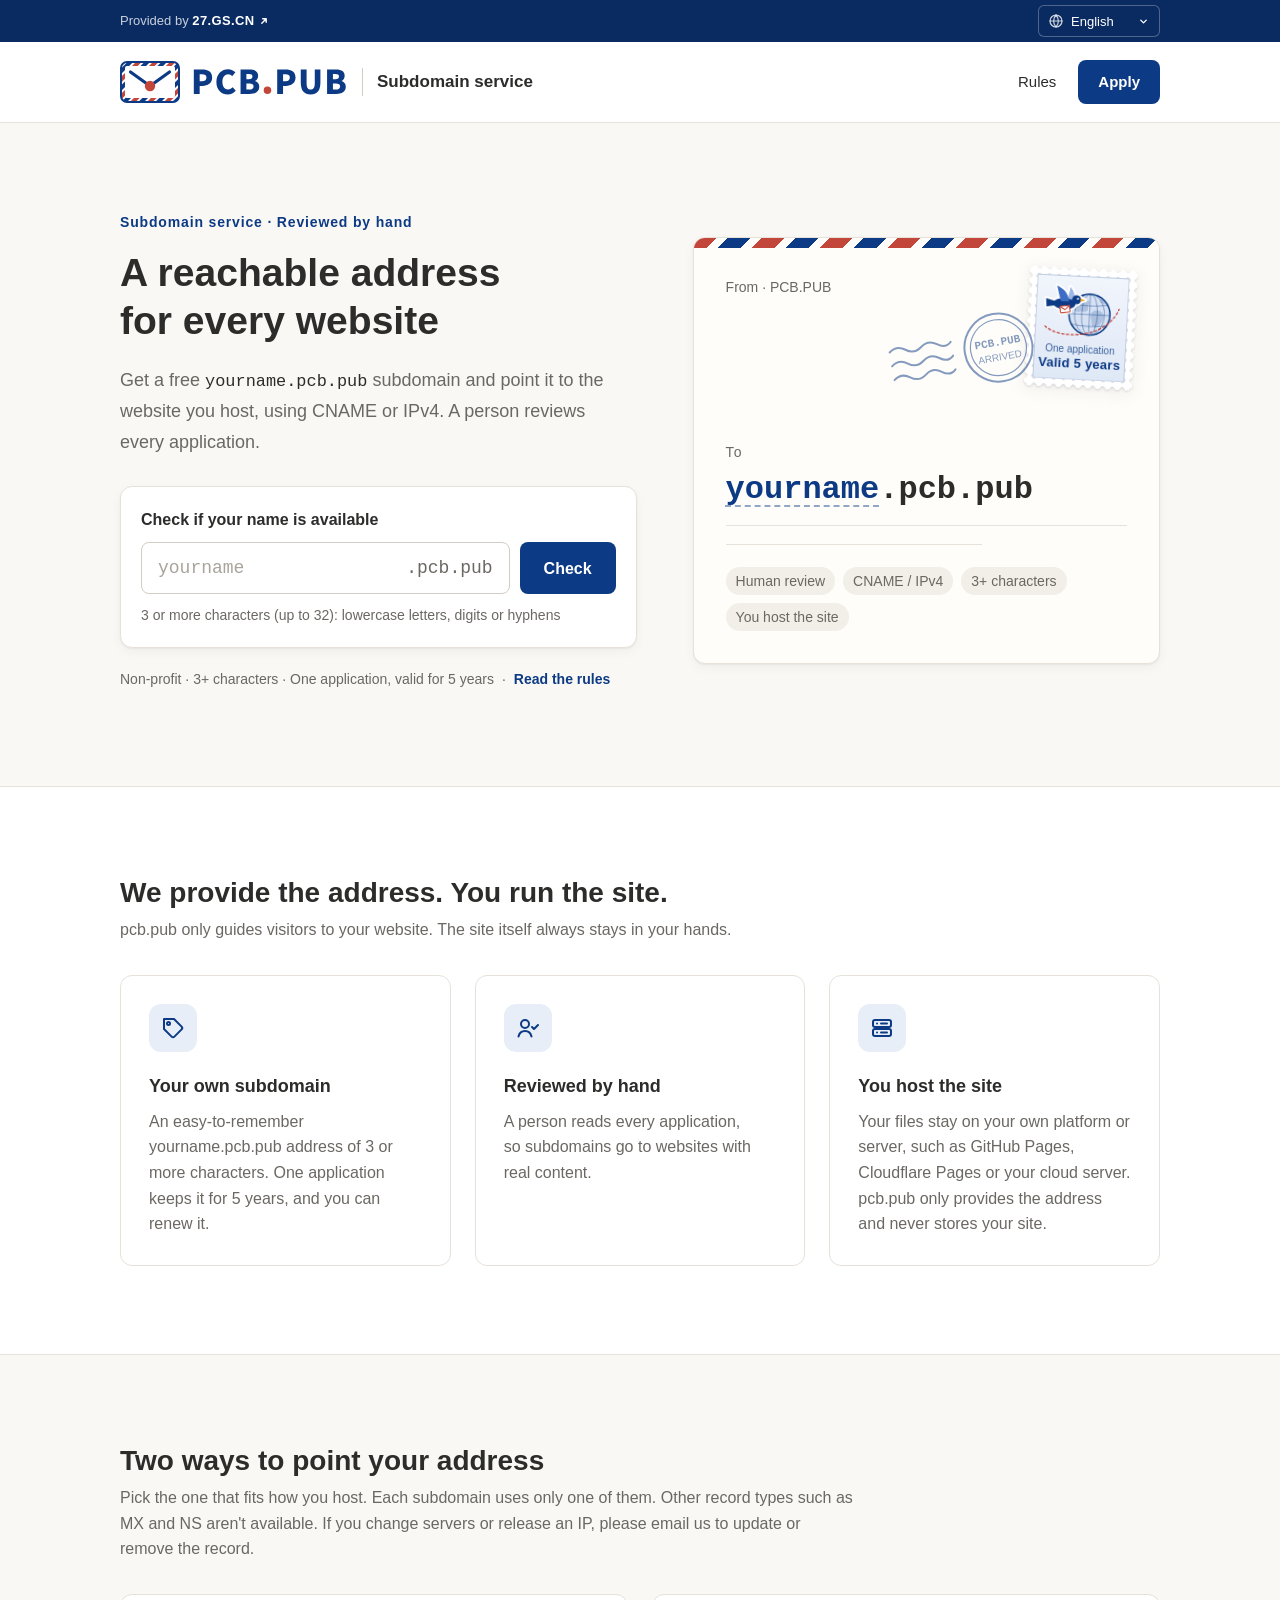
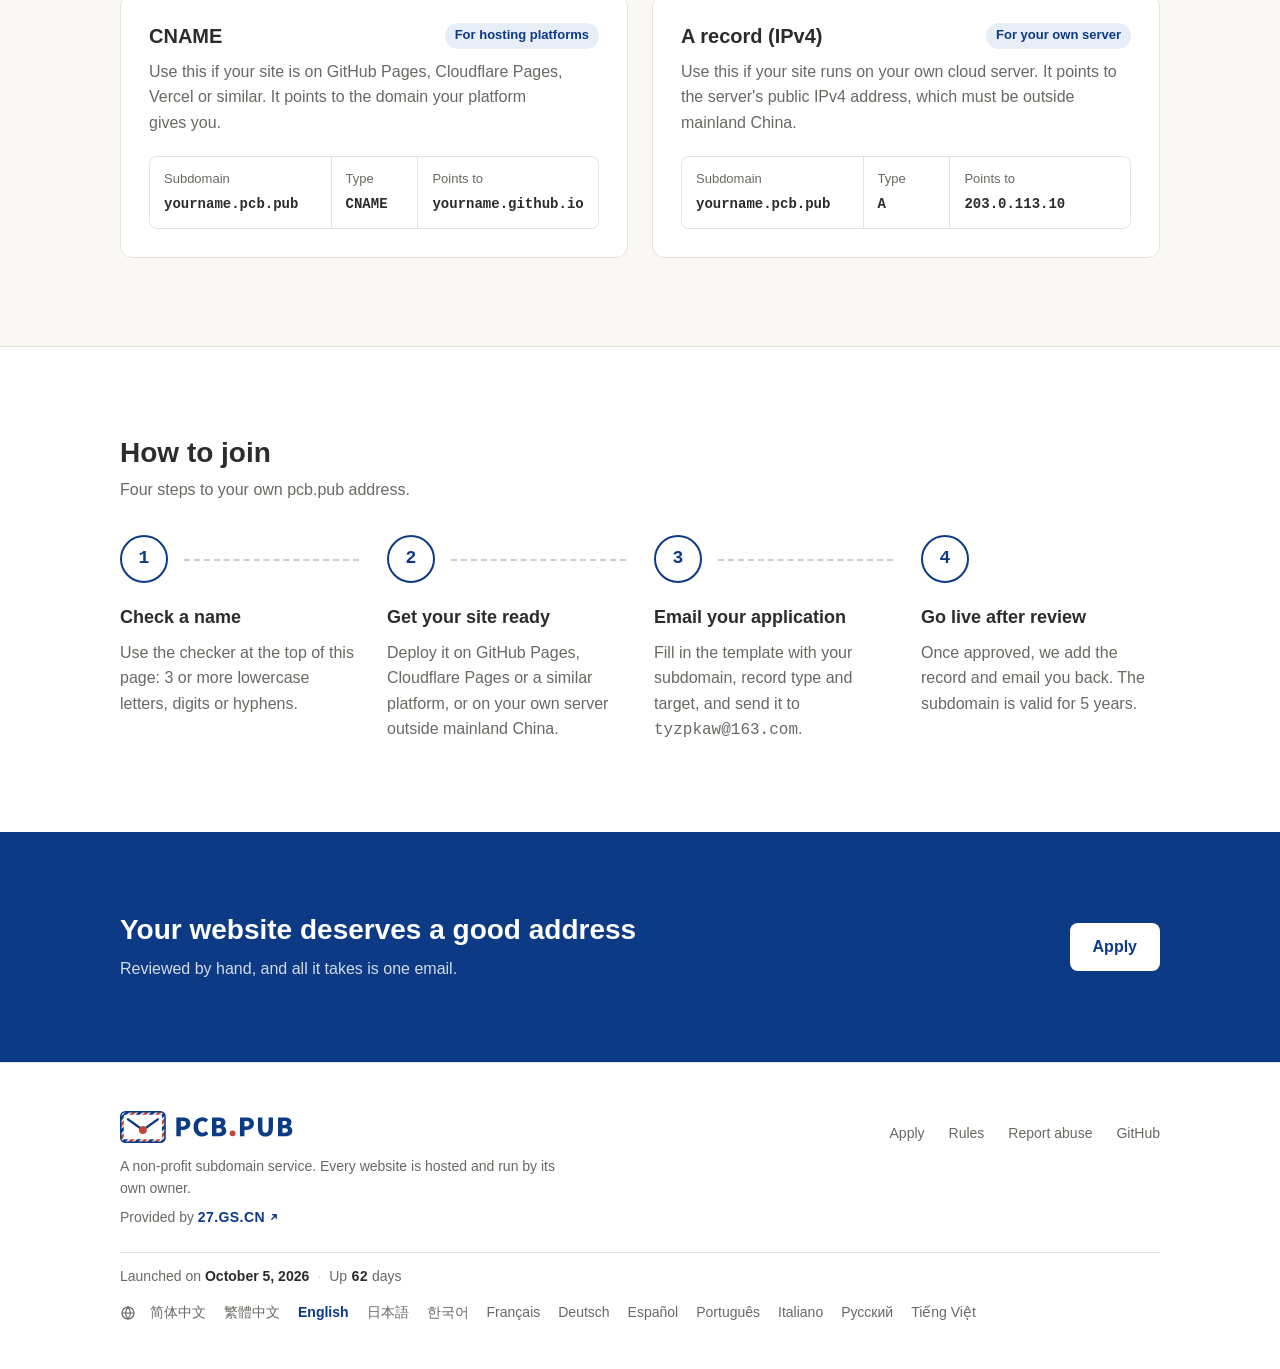
==== commit c2911d2c: "页脚加建站日期、移除站点状态区块；信鸽子寻址改用正文字体；中文标点改为全角；规则新增到期前 30 天邮件提醒" ====
--- a/index.html
+++ b/index.html
@@ -3,11 +3,11 @@
 <head>
   <meta charset="utf-8">
   <meta name="viewport" content="width=device-width, initial-scale=1">
-  <title data-i18n="home.title">PCB.PUB · 信鸽子寻址 · 免费子域名</title>
+  <title data-i18n="home.title">PCB.PUB・信鸽子寻址・免费子域名</title>
   <meta name="description" content="PCB.PUB（信鸽子寻址）是非营利项目，免费提供 pcb.pub 子域名：人工审核，有效期 5 年，支持 CNAME 与 IPv4 解析，网站由你自己托管。">
   <meta property="og:type" content="website">
   <meta property="og:url" content="https://pcb.pub/">
-  <meta property="og:title" content="PCB.PUB · 信鸽子寻址 · 免费子域名">
+  <meta property="og:title" content="PCB.PUB・信鸽子寻址・免费子域名">
   <meta property="og:description" content="PCB.PUB（信鸽子寻址）是非营利项目，免费提供 pcb.pub 子域名：人工审核，有效期 5 年，支持 CNAME 与 IPv4 解析，网站由你自己托管。">
   <meta name="theme-color" content="#0a2b61">
   <link rel="icon" href="favicon.ico" sizes="32x32">
@@ -63,7 +63,7 @@
     <section class="hero">
       <div class="container">
         <div class="hero-copy">
-          <p class="eyebrow" data-i18n="hero.eyebrow">子域名服务 · 人工审核</p>
+          <p class="eyebrow" data-i18n="hero.eyebrow">子域名服务・人工审核</p>
           <h1 data-i18n-html="hero.h1">给每个网络站点，<br>一个可以到达的地址</h1>
           <p class="lead" data-i18n-html="hero.lead">信鸽子寻址免费提供 <span class="mono nowrap">你的名字.pcb.pub</span> 子域名，通过 CNAME 或 IPv4 指向你自己托管的网站。每份申请都由人工审核。</p>
           <form class="checker" action="apply.html#name" method="get" novalidate data-checker>
@@ -78,12 +78,12 @@
             <p class="checker-hint" id="check-hint" data-i18n="chk.hint">3 位及以上（最多 32 位），可用小写字母、数字或连字符</p>
             <div class="checker-result" role="status" aria-live="polite" data-check-result></div>
           </form>
-          <p class="hero-meta"><span data-i18n="hero.meta">非营利项目 · 子域名 3 位及以上 · 一次申请 5 年有效</span><a href="rules.html" data-i18n="hero.rules">查看使用规则</a></p>
+          <p class="hero-meta"><span data-i18n="hero.meta">非营利项目・子域名 3 位及以上・一次申请 5 年有效</span><a href="rules.html" data-i18n="hero.rules">查看使用规则</a></p>
         </div>
 
         <div class="envelope" aria-hidden="true">
           <div class="envelope-body">
-            <p class="envelope-from" data-i18n="env.from">寄自 · 信鸽子寻址</p>
+            <p class="envelope-from" data-i18n="env.from">寄自・信鸽子寻址</p>
             <div class="stamp">
               <div class="stamp-paper">
                 <div class="stamp-inner">
@@ -109,7 +109,7 @@
               <div class="address-line"></div>
               <div class="tag-row">
                 <span class="tag" data-i18n="tag.review">人工审核</span>
-                <span class="tag">CNAME / IPv4</span>
+                <span class="tag" data-i18n="tag.dns">CNAME／IPv4</span>
                 <span class="tag" data-i18n="tag.len">子域名 3 位及以上</span>
                 <span class="tag" data-i18n="tag.hosted">网站由你托管</span>
               </div>
@@ -184,47 +184,7 @@
       </div>
     </section>
 
-    <section class="section" id="status" aria-labelledby="status-title" data-js>
-      <div class="container">
-        <div class="section-head">
-          <div>
-            <h2 id="status-title" data-i18n="status.title">站点状态</h2>
-            <p data-i18n="status.sub">从建站那天起，信鸽每天都在路上。</p>
-          </div>
-        </div>
-        <div class="status-grid">
-          <article class="status-card status-card--runtime">
-            <p class="status-label" data-i18n="status.runtime">已稳定运行</p>
-            <p class="runtime">
-              <span class="rt"><b data-rt="d">0</b><small data-i18n="rt.d">天</small></span>
-              <span class="rt"><b data-rt="h">00</b><small data-i18n="rt.h">时</small></span>
-              <span class="rt"><b data-rt="m">00</b><small data-i18n="rt.m">分</small></span>
-              <span class="rt"><b data-rt="s">00</b><small data-i18n="rt.s">秒</small></span>
-            </p>
-            <p class="status-foot"><span data-i18n="status.since">建站于</span> <span data-launch-solar>2026年10月5日</span><span data-launch-lunar></span></p>
-          </article>
-          <article class="status-card">
-            <p class="status-label" data-i18n="status.today">今天</p>
-            <p class="status-value" data-today-solar>—</p>
-            <p class="status-foot"><span data-today-week></span><br><span data-today-lunar></span></p>
-          </article>
-          <article class="status-card" data-stats>
-            <p class="status-label" data-i18n="status.visits">访问统计</p>
-            <dl class="stat-pair">
-              <div><dt data-i18n="stat.pv">浏览</dt><dd data-stat="pv">—</dd></div>
-              <div><dt data-i18n="stat.uv">访客</dt><dd data-stat="uv">—</dd></div>
-            </dl>
-          </article>
-          <article class="status-card" data-online hidden>
-            <p class="status-label"><i class="live-dot" aria-hidden="true"></i><span data-i18n="status.online">当前在线</span></p>
-            <p class="status-value"><span data-stat="online">—</span> <small data-i18n="status.people">人</small></p>
-            <p class="status-foot" data-i18n="status.live">实时更新</p>
-          </article>
-        </div>
-      </div>
-    </section>
-
-    <section class="section section-paper" aria-labelledby="how-title">
+    <section class="section" aria-labelledby="how-title">
       <div class="container">
         <div class="section-head">
           <div>
@@ -285,6 +245,7 @@
       </div>
       <div class="footer-bottom">
         <p class="footer-status" data-js>
+          <span><span data-i18n="status.since">建站于</span> <b class="footer-date" data-launch-solar>2026年10月5日</b></span>
           <span><span data-i18n="stat.running">已运行</span> <b data-days>0</b> <span data-i18n="stat.days">天</span></span>
           <span data-stats><span data-i18n="stat.pv">浏览</span> <b data-stat="pv">—</b></span>
           <span data-stats><span data-i18n="stat.uv">访客</span> <b data-stat="uv">—</b></span>
--- a/assets/style.css
+++ b/assets/style.css
@@ -16,8 +16,9 @@
   --radius: 8px;
   --radius-lg: 12px;
   --shadow: 0 1px 2px rgba(0, 0, 0, 0.05), 0 4px 12px rgba(0, 0, 0, 0.04);
-  --font: -apple-system, BlinkMacSystemFont, "Segoe UI", "PingFang SC", "Hiragino Sans GB",
-    "Microsoft YaHei", "Noto Sans SC", "Noto Sans CJK SC", sans-serif;
+  /* 中文字体放在前面，引号、省略号等标点才会按全角显示 */
+  --font: "PingFang SC", "Hiragino Sans GB", "Microsoft YaHei", "Noto Sans SC", "Noto Sans CJK SC",
+    "Source Han Sans SC", -apple-system, BlinkMacSystemFont, "Segoe UI", sans-serif;
   --mono: ui-monospace, "SFMono-Regular", Menlo, Consolas, "Liberation Mono", monospace;
   color-scheme: light;
 }
@@ -121,15 +122,17 @@
   color: #fff;
 }
 
+/* 页边距：--gutter 是左右留白，正文最宽 1040px（使用规则等长文最宽 720px），屏幕越宽两边留白越多 */
 .container {
+  --gutter: clamp(28px, 7vw, 112px);
   width: 100%;
-  max-width: 1240px;
+  max-width: calc(1040px + var(--gutter) * 2);
   margin: 0 auto;
-  padding: 0 clamp(24px, 5vw, 64px);
+  padding: 0 var(--gutter);
 }
 
 .container-narrow {
-  max-width: 760px;
+  max-width: calc(720px + var(--gutter) * 2);
 }
 
 /* ---------- Header ---------- */
@@ -221,21 +224,14 @@
   padding-left: 14px;
   border-left: 1px solid var(--border-strong);
   color: var(--text);
-  font-family: "PingFang SC", "Hiragino Sans GB", "Heiti SC", "Microsoft YaHei", "SimHei", "Noto Sans SC",
-    "Noto Sans CJK SC", sans-serif;
   font-size: 21px;
   font-weight: 700;
   letter-spacing: 0.04em;
   line-height: 28px;
 }
 
-html:lang(zh-TW) .brand-sub {
-  font-family: "PingFang TC", "Heiti TC", "Microsoft JhengHei", "Noto Sans TC", "Noto Sans CJK TC", sans-serif;
-}
-
-/* 其他语言这里是“子域名服务”之类的说明文字，用各自语言的字体，字号略小 */
+/* 其他语言这里是“子域名服务”之类的说明文字，字号略小 */
 html:not(:lang(zh)) .brand-sub {
-  font-family: var(--font);
   font-size: 17px;
   letter-spacing: 0;
 }
@@ -442,6 +438,12 @@
   margin: 0 8px;
 }
 
+html:lang(zh) .hero-meta span::after,
+html:lang(ja) .hero-meta span::after {
+  content: "・";
+  margin: 0;
+}
+
 .hero-meta a {
   font-weight: 600;
   text-decoration: none;
@@ -968,110 +970,7 @@
   overflow-wrap: anywhere;
 }
 
-/* ---------- Status ---------- */
-
-.status-grid {
-  display: flex;
-  flex-wrap: wrap;
-  gap: 16px;
-}
-
-.status-card {
-  display: flex;
-  flex: 1 1 200px;
-  flex-direction: column;
-  min-width: 0;
-  padding: 24px;
-  background: var(--canvas);
-  border: 1px solid var(--border);
-  border-radius: var(--radius-lg);
-}
-
-.status-card--runtime {
-  flex: 2 1 340px;
-  background: var(--ink);
-  border-color: var(--ink);
-  color: #fff;
-}
-
-.status-label {
-  display: flex;
-  align-items: center;
-  margin: 0 0 12px;
-  color: var(--muted);
-  font-size: 14px;
-  font-weight: 600;
-}
-
-.status-card--runtime .status-label {
-  color: rgba(255, 255, 255, 0.82);
-}
-
-.runtime {
-  display: flex;
-  flex-wrap: wrap;
-  align-items: baseline;
-  gap: 4px 14px;
-  margin: 0;
-}
-
-.rt b {
-  font-family: var(--mono);
-  font-size: 40px;
-  font-weight: 700;
-  font-variant-numeric: tabular-nums;
-  line-height: 1.1;
-}
-
-.rt small {
-  margin-left: 4px;
-  font-size: 15px;
-  opacity: 0.85;
-}
-
-.status-value {
-  margin: 0;
-  font-size: 22px;
-  font-weight: 700;
-  line-height: 1.35;
-}
-
-.status-value small {
-  color: var(--muted);
-  font-size: 15px;
-  font-weight: 500;
-}
-
-.status-foot {
-  margin: auto 0 0;
-  padding-top: 14px;
-  color: var(--muted);
-  font-size: 14px;
-}
-
-.status-card--runtime .status-foot {
-  color: rgba(255, 255, 255, 0.86);
-}
-
-.stat-pair {
-  display: grid;
-  grid-template-columns: repeat(2, minmax(0, 1fr));
-  gap: 12px;
-  margin: 0;
-}
-
-.stat-pair dt {
-  color: var(--muted);
-  font-size: 13px;
-}
-
-.stat-pair dd {
-  margin: 0;
-  font-family: var(--mono);
-  font-size: 22px;
-  font-weight: 700;
-  font-variant-numeric: tabular-nums;
-}
+/* ---------- Live dot ---------- */
 
 .live-dot {
   display: inline-block;
@@ -1241,24 +1140,36 @@
   border-top: 1px solid var(--border);
 }
 
+/* 每项前面都有间隔号；整行左移 20px 再裁掉这 20px，换行后行首就不会露出间隔号 */
 .footer-status {
   display: flex;
   flex-wrap: wrap;
-  align-items: center;
+  align-items: baseline;
   gap: 4px 0;
-  margin: 0;
-}
-
+  margin: 0 0 0 -20px;
+  clip-path: inset(-12px -12px -12px 20px);
+}
+
+/* 按文字基线对齐，等宽数字才不会上下错位 */
 .footer-status > span {
   display: inline-flex;
-  align-items: center;
+  align-items: baseline;
   gap: 4px;
 }
 
-.footer-status > span + span::before {
+.footer-status > span::before {
   content: "·";
-  margin: 0 8px 0 6px;
+  flex: none;
+  width: 20px;
+  margin-right: -4px;
   color: var(--border-strong);
+  text-align: center;
+}
+
+/* 中文、日文用全角间隔号 */
+html:lang(zh) .footer-status > span::before,
+html:lang(ja) .footer-status > span::before {
+  content: "・";
 }
 
 .footer-status b {
@@ -1267,7 +1178,12 @@
   font-weight: 600;
 }
 
+.footer-status b.footer-date {
+  font-family: inherit;
+}
+
 .footer-status .live-dot {
+  align-self: center;
   margin-right: 2px;
 }
 
@@ -1821,8 +1737,8 @@
 }
 
 html:lang(zh-TW) {
-  --font: -apple-system, BlinkMacSystemFont, "Segoe UI", "PingFang TC", "Microsoft JhengHei",
-    "Noto Sans TC", "Noto Sans CJK TC", sans-serif;
+  --font: "PingFang TC", "Microsoft JhengHei", "Noto Sans TC", "Noto Sans CJK TC", "Source Han Sans TC",
+    -apple-system, BlinkMacSystemFont, "Segoe UI", sans-serif;
 }
 
 /* ---------- Responsive ---------- */
@@ -1873,7 +1789,7 @@
 
 @media (max-width: 640px) {
   .container {
-    padding: 0 24px;
+    --gutter: 28px;
   }
 
   .topbar .container {
@@ -2063,14 +1979,6 @@
     grid-template-columns: minmax(0, 1fr);
   }
 
-  .rt b {
-    font-size: 30px;
-  }
-
-  .status-card {
-    padding: 20px;
-  }
-
   .steps {
     grid-template-columns: minmax(0, 1fr);
     gap: 28px;
@@ -2115,17 +2023,31 @@
   }
 }
 
-/* 韩文按词换行，两栏布局时第二行容易被挤到第三行：标题随宽度略缩 */
+/* 两栏布局时，首屏标题随宽度缩放，保证各语言都在两行内（韩文按词换行，单独设置） */
 @media (min-width: 901px) {
+  .hero h1 {
+    font-size: clamp(38px, 4.4vw, 48px);
+  }
+
+  :is(html:lang(en), html:lang(fr), html:lang(de), html:lang(es), html:lang(pt), html:lang(it), html:lang(ru), html:lang(vi)) .hero h1 {
+    font-size: clamp(29px, 3.05vw, 41px);
+  }
+
   html:lang(ko) .hero h1 {
-    font-size: clamp(36px, 3.9vw, 48px);
-  }
-}
-
-/* 窄平板上“信鸽子寻址”略小一点，给导航留出空间 */
+    font-size: clamp(34px, 3.8vw, 46px);
+  }
+}
+
+/* 窄平板上“信鸽子寻址”略小一点，再窄就隐藏，给导航留出空间 */
 @media (max-width: 760px) {
   .brand-sub {
     font-size: 18px;
+  }
+}
+
+@media (max-width: 720px) {
+  .brand-sub {
+    display: none;
   }
 }
 
@@ -2160,11 +2082,11 @@
 
 @media (max-width: 360px) {
   .container {
-    padding: 0 20px;
-  }
-}
-
-@media (max-width: 359px) {
+    --gutter: 24px;
+  }
+}
+
+@media (max-width: 374px) {
   .brand-logo {
     height: 24px;
   }
@@ -2180,7 +2102,7 @@
 
 @media (max-width: 340px) {
   .container {
-    padding: 0 16px;
+    --gutter: 16px;
   }
 }
 
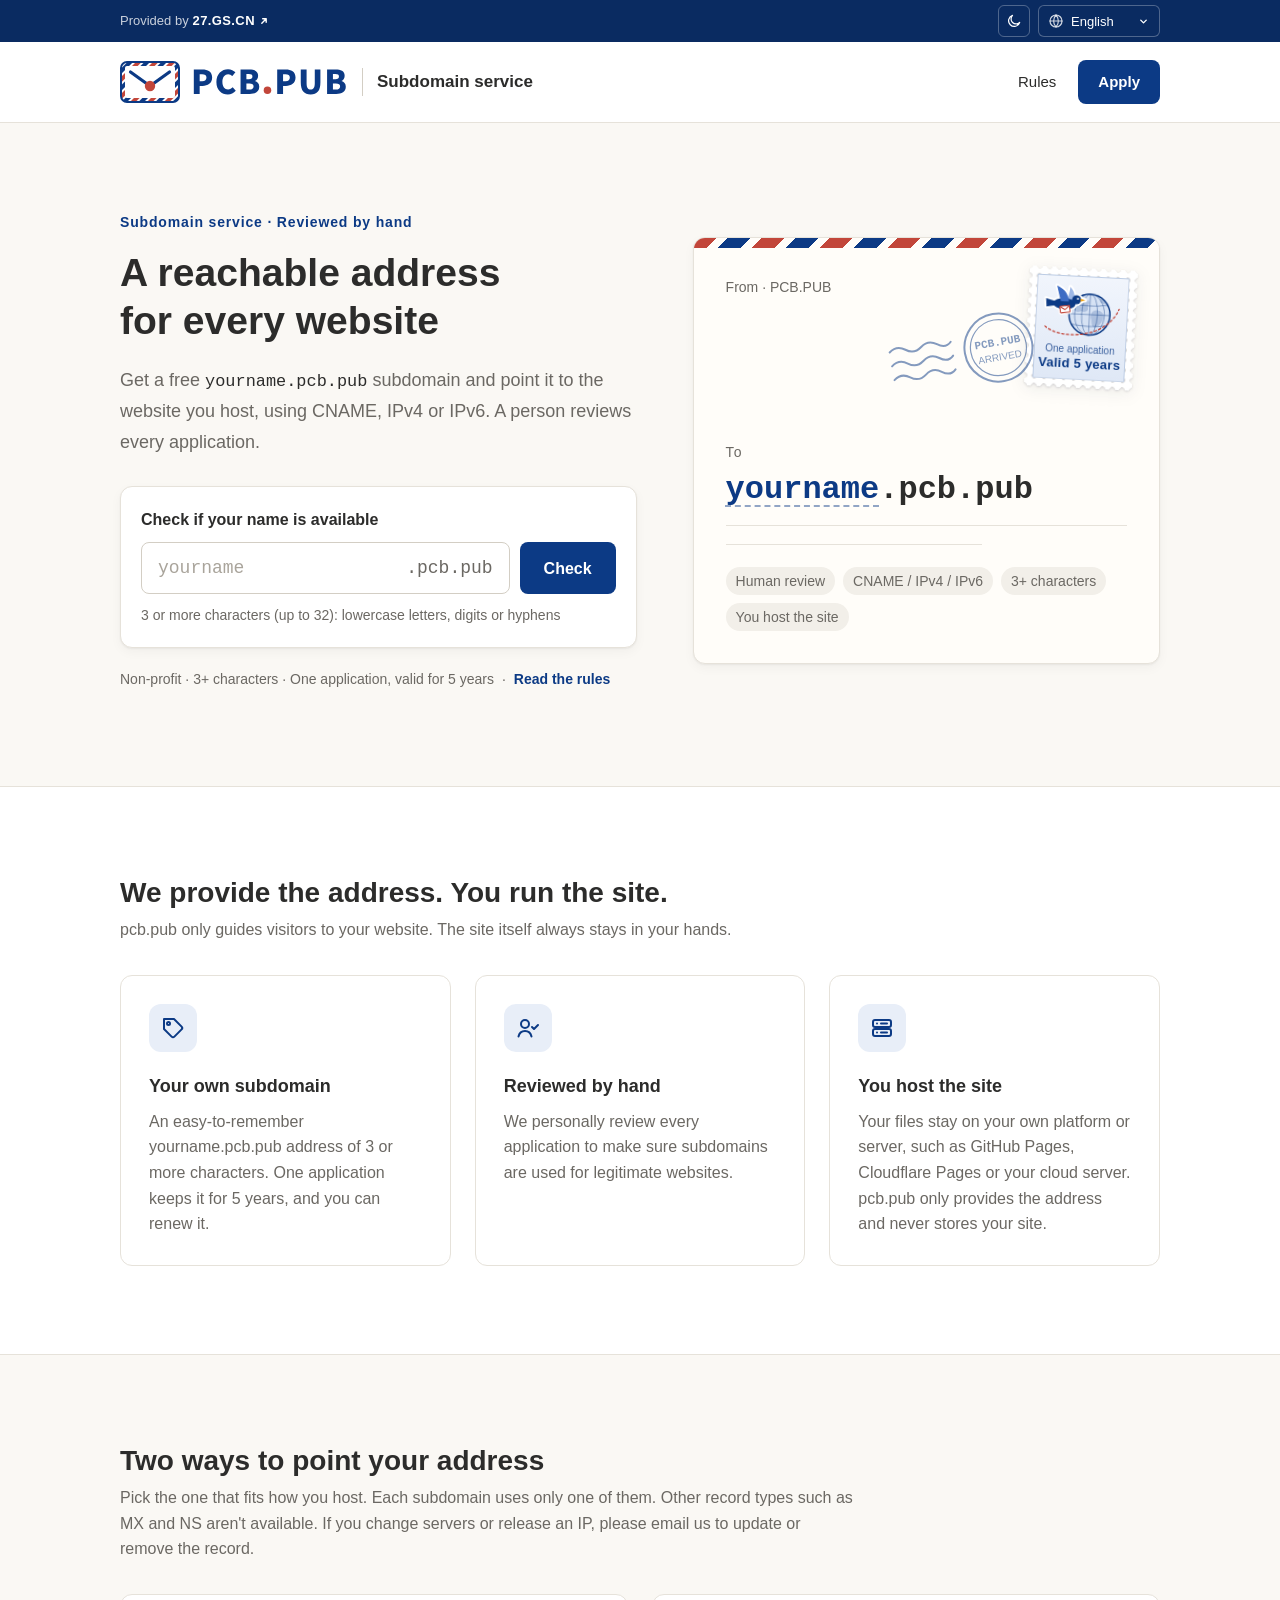
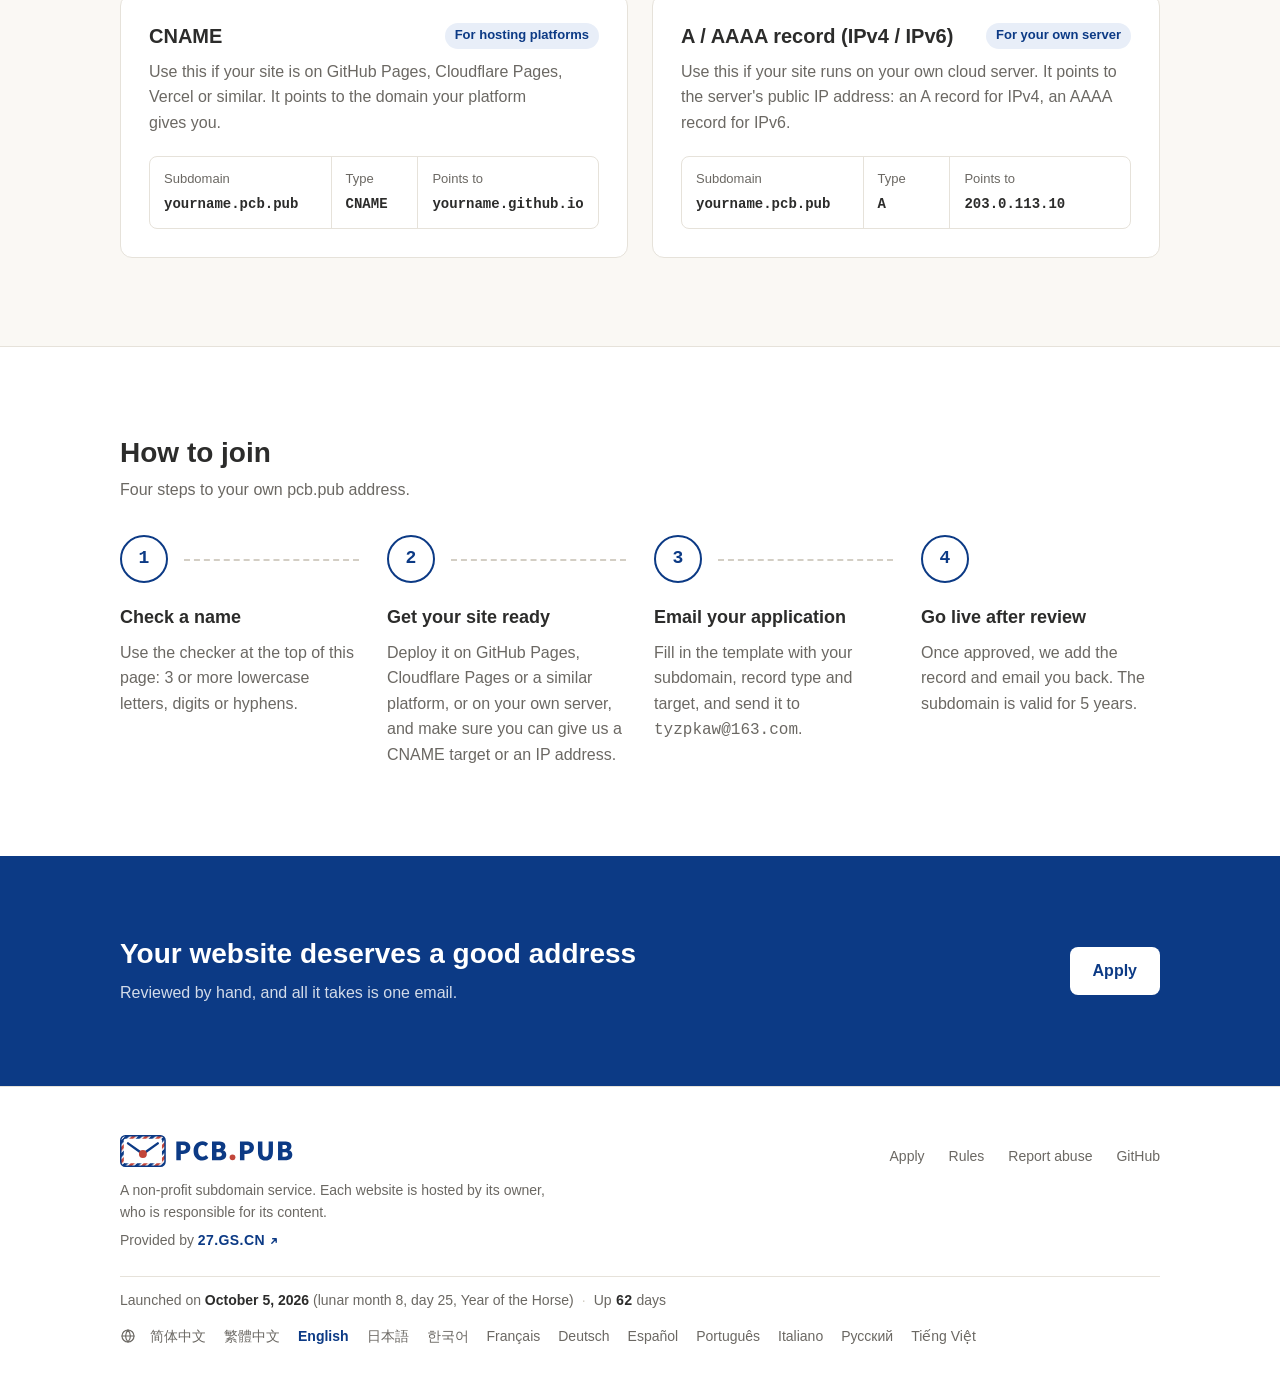
==== commit f3ef0fe3: "两端对齐、页脚加农历、开放 IPv6（AAAA）、保留名称兜底、删除中国内地服务器与备案限制、回复改受理、夜间模式与回到顶部、译文校对" ====
--- a/index.html
+++ b/index.html
@@ -4,12 +4,13 @@
   <meta charset="utf-8">
   <meta name="viewport" content="width=device-width, initial-scale=1">
   <title data-i18n="home.title">PCB.PUB・信鸽子寻址・免费子域名</title>
-  <meta name="description" content="PCB.PUB（信鸽子寻址）是非营利项目，免费提供 pcb.pub 子域名：人工审核，有效期 5 年，支持 CNAME 与 IPv4 解析，网站由你自己托管。">
+  <meta name="description" content="PCB.PUB（信鸽子寻址）是非营利项目，免费提供 pcb.pub 子域名：人工审核，有效期 5 年，支持 CNAME、IPv4 与 IPv6 解析，网站由你自己托管。">
   <meta property="og:type" content="website">
   <meta property="og:url" content="https://pcb.pub/">
   <meta property="og:title" content="PCB.PUB・信鸽子寻址・免费子域名">
-  <meta property="og:description" content="PCB.PUB（信鸽子寻址）是非营利项目，免费提供 pcb.pub 子域名：人工审核，有效期 5 年，支持 CNAME 与 IPv4 解析，网站由你自己托管。">
+  <meta property="og:description" content="PCB.PUB（信鸽子寻址）是非营利项目，免费提供 pcb.pub 子域名：人工审核，有效期 5 年，支持 CNAME、IPv4 与 IPv6 解析，网站由你自己托管。">
   <meta name="theme-color" content="#0a2b61">
+  <script>(function(){var t;try{t=localStorage.getItem("pcb-theme")}catch(e){}if(t!=="dark"&&t!=="light")t=window.matchMedia&&matchMedia("(prefers-color-scheme: dark)").matches?"dark":"light";document.documentElement.setAttribute("data-theme",t);if(t==="dark"){var m=document.querySelector('meta[name="theme-color"]');if(m)m.setAttribute("content","#0b1830")}})();</script>
   <link rel="icon" href="favicon.ico" sizes="32x32">
   <link rel="icon" href="assets/icon.svg" type="image/svg+xml">
   <link rel="apple-touch-icon" href="assets/icon-180.png">
@@ -25,30 +26,34 @@
     <div class="topbar">
       <div class="container">
         <p class="provider"><span data-i18n="top.by">提供方：</span><a href="https://27.gs.cn/" target="_blank" rel="noopener">27.GS.CN<svg class="ext" viewBox="0 0 16 16" aria-hidden="true"><path d="M5.5 10.5 10.5 5.5M6.5 5.5h4v4" fill="none" stroke="currentColor" stroke-width="1.6" stroke-linecap="round" stroke-linejoin="round"/></svg></a></p>
-        <label class="lang-switch">
-          <span class="sr-only" data-i18n="lang.label">语言</span>
-          <svg viewBox="0 0 24 24" fill="none" stroke="currentColor" stroke-width="1.8" stroke-linecap="round" stroke-linejoin="round" aria-hidden="true"><circle cx="12" cy="12" r="9"/><path d="M3 12h18M12 3c2.4 2.6 3.6 5.6 3.6 9s-1.2 6.4-3.6 9c-2.4-2.6-3.6-5.6-3.6-9S9.6 5.6 12 3z"/></svg>
-          <select data-lang-select>
-            <option value="zh-CN" lang="zh-CN">简体中文</option>
-            <option value="zh-TW" lang="zh-TW">繁體中文</option>
-            <option value="en" lang="en">English</option>
-            <option value="ja" lang="ja">日本語</option>
-            <option value="ko" lang="ko">한국어</option>
-            <option value="fr" lang="fr">Français</option>
-            <option value="de" lang="de">Deutsch</option>
-            <option value="es" lang="es">Español</option>
-            <option value="pt" lang="pt">Português</option>
-            <option value="it" lang="it">Italiano</option>
-            <option value="ru" lang="ru">Русский</option>
-            <option value="vi" lang="vi">Tiếng Việt</option>
-          </select>
-        </label>
+        <div class="topbar-tools">
+          <button class="theme-toggle" type="button" data-theme-toggle data-js aria-pressed="false" aria-label="夜间模式" title="夜间模式" data-i18n-attr="aria-label:theme.label;title:theme.label"><svg class="icon-moon" viewBox="0 0 24 24" fill="none" stroke="currentColor" stroke-width="1.8" stroke-linecap="round" stroke-linejoin="round" aria-hidden="true"><path d="M20.5 14.2A8.5 8.5 0 1 1 9.8 3.5a6.8 6.8 0 0 0 10.7 10.7z"/></svg><svg class="icon-sun" viewBox="0 0 24 24" fill="none" stroke="currentColor" stroke-width="1.8" stroke-linecap="round" stroke-linejoin="round" aria-hidden="true"><circle cx="12" cy="12" r="4.2"/><path d="M12 2.5v2M12 19.5v2M4.6 4.6 6 6M18 18l1.4 1.4M2.5 12h2M19.5 12h2M4.6 19.4 6 18M18 6l1.4-1.4"/></svg></button>
+          <label class="lang-switch">
+            <span class="sr-only" data-i18n="lang.label">语言</span>
+            <svg viewBox="0 0 24 24" fill="none" stroke="currentColor" stroke-width="1.8" stroke-linecap="round" stroke-linejoin="round" aria-hidden="true"><circle cx="12" cy="12" r="9"/><path d="M3 12h18M12 3c2.4 2.6 3.6 5.6 3.6 9s-1.2 6.4-3.6 9c-2.4-2.6-3.6-5.6-3.6-9S9.6 5.6 12 3z"/></svg>
+            <select data-lang-select>
+              <option value="zh-CN" lang="zh-CN">简体中文</option>
+              <option value="zh-TW" lang="zh-TW">繁體中文</option>
+              <option value="en" lang="en">English</option>
+              <option value="ja" lang="ja">日本語</option>
+              <option value="ko" lang="ko">한국어</option>
+              <option value="fr" lang="fr">Français</option>
+              <option value="de" lang="de">Deutsch</option>
+              <option value="es" lang="es">Español</option>
+              <option value="pt" lang="pt">Português</option>
+              <option value="it" lang="it">Italiano</option>
+              <option value="ru" lang="ru">Русский</option>
+              <option value="vi" lang="vi">Tiếng Việt</option>
+            </select>
+          </label>
+        </div>
       </div>
     </div>
     <div class="mainbar">
       <div class="container">
         <a class="brand" href="./" aria-label="PCB.PUB 信鸽子寻址 首页" data-i18n-attr="aria-label:brand.home">
-          <img class="brand-logo" src="assets/logo.svg" alt="PCB.PUB" width="228" height="42">
+          <img class="brand-logo logo-light" src="assets/logo.svg" alt="PCB.PUB" width="228" height="42">
+          <img class="brand-logo logo-dark" src="assets/logo-dark.svg" alt="PCB.PUB" width="228" height="42">
           <span class="brand-sub" data-i18n="brand.sub">信鸽子寻址</span>
         </a>
         <nav class="site-nav" aria-label="主导航" data-i18n-attr="aria-label:nav.label">
@@ -65,7 +70,7 @@
         <div class="hero-copy">
           <p class="eyebrow" data-i18n="hero.eyebrow">子域名服务・人工审核</p>
           <h1 data-i18n-html="hero.h1">给每个网络站点，<br>一个可以到达的地址</h1>
-          <p class="lead" data-i18n-html="hero.lead">信鸽子寻址免费提供 <span class="mono nowrap">你的名字.pcb.pub</span> 子域名，通过 CNAME 或 IPv4 指向你自己托管的网站。每份申请都由人工审核。</p>
+          <p class="lead" data-i18n-html="hero.lead">信鸽子寻址免费提供 <span class="mono nowrap">你的名字.pcb.pub</span> 子域名，通过 CNAME、IPv4 或 IPv6 指向你自己托管的网站。每份申请都由人工审核。</p>
           <form class="checker" action="apply.html#name" method="get" novalidate data-checker>
             <label class="checker-label" for="check-name" data-i18n="chk.label">先查一查，想要的名字还在不在</label>
             <div class="checker-row">
@@ -109,7 +114,7 @@
               <div class="address-line"></div>
               <div class="tag-row">
                 <span class="tag" data-i18n="tag.review">人工审核</span>
-                <span class="tag" data-i18n="tag.dns">CNAME／IPv4</span>
+                <span class="tag" data-i18n="tag.dns">CNAME／IPv4／IPv6</span>
                 <span class="tag" data-i18n="tag.len">子域名 3 位及以上</span>
                 <span class="tag" data-i18n="tag.hosted">网站由你托管</span>
               </div>
@@ -136,7 +141,7 @@
           <article class="feature">
             <div class="feature-icon" aria-hidden="true"><svg viewBox="0 0 24 24" fill="none" stroke="currentColor" stroke-width="2" stroke-linecap="round" stroke-linejoin="round"><circle cx="9" cy="8" r="4"/><path d="M2.5 20.5c.8-3.6 3.4-5.5 6.5-5.5s5.7 1.9 6.5 5.5"/><path d="m16 11 2 2 4-4"/></svg></div>
             <h3 data-i18n="feat.2t">人工审核</h3>
-            <p data-i18n="feat.2d">每份申请都由站长亲自查看，确保子域名用在有内容的网络站点上。</p>
+            <p data-i18n="feat.2d">每份申请都由站长亲自查看，确保子域名用在正当的网络站点上。</p>
           </article>
           <article class="feature">
             <div class="feature-icon" aria-hidden="true"><svg viewBox="0 0 24 24" fill="none" stroke="currentColor" stroke-width="2" stroke-linecap="round" stroke-linejoin="round"><rect x="3" y="4" width="18" height="7" rx="2"/><rect x="3" y="13" width="18" height="7" rx="2"/><path d="M7 7.5h.01M7 16.5h.01M11 7.5h6M11 16.5h6"/></svg></div>
@@ -170,10 +175,10 @@
           </article>
           <article class="record-card">
             <div class="record-head">
-              <h3 data-i18n="rec.a.title">A 记录（IPv4）</h3>
+              <h3 data-i18n="rec.a.title">A／AAAA 记录（IPv4／IPv6）</h3>
               <span class="badge" data-i18n="rec.a.badge">适合自有服务器</span>
             </div>
-            <p data-i18n="rec.a.desc">网站在你自己的云服务器上时使用，指向服务器的公网 IPv4 地址，服务器须位于中国内地以外。</p>
+            <p data-i18n="rec.a.desc">网站在你自己的云服务器上时使用，指向服务器的公网 IP 地址：IPv4 用 A 记录，IPv6 用 AAAA 记录。</p>
             <dl class="record">
               <div><dt data-i18n="rec.k.name">子域名</dt><dd>yourname.pcb.pub</dd></div>
               <div><dt data-i18n="rec.k.type">类型</dt><dd>A</dd></div>
@@ -201,7 +206,7 @@
           <li class="step">
             <div class="step-num" aria-hidden="true">2</div>
             <h3 data-i18n="steps.2t">准备好网站</h3>
-            <p data-i18n="steps.2d">部署在 GitHub Pages、Cloudflare Pages 等平台，或你自己的服务器上，须位于中国内地以外。</p>
+            <p data-i18n="steps.2d">部署在 GitHub Pages、Cloudflare Pages 等平台，或你自己的服务器上，确认能提供 CNAME 记录值或 IP 地址。</p>
           </li>
           <li class="step">
             <div class="step-num" aria-hidden="true">3</div>
@@ -232,7 +237,8 @@
     <div class="container">
       <div class="footer-top">
         <div class="footer-brand">
-          <img src="assets/logo.svg" alt="PCB.PUB" width="174" height="32">
+          <img class="logo-light" src="assets/logo.svg" alt="PCB.PUB" width="174" height="32">
+          <img class="logo-dark" src="assets/logo-dark.svg" alt="PCB.PUB" width="174" height="32">
           <p data-i18n="footer.desc">非营利的子域名服务。网站由各自站长托管，内容由站长负责。</p>
           <p class="footer-by"><span data-i18n="top.by">提供方：</span><a href="https://27.gs.cn/" target="_blank" rel="noopener">27.GS.CN<svg class="ext" viewBox="0 0 16 16" aria-hidden="true"><path d="M5.5 10.5 10.5 5.5M6.5 5.5h4v4" fill="none" stroke="currentColor" stroke-width="1.6" stroke-linecap="round" stroke-linejoin="round"/></svg></a></p>
         </div>
@@ -245,7 +251,7 @@
       </div>
       <div class="footer-bottom">
         <p class="footer-status" data-js>
-          <span><span data-i18n="status.since">建站于</span> <b class="footer-date" data-launch-solar>2026年10月5日</b></span>
+          <span><span data-i18n="status.since">建站于</span> <b class="footer-date"><span data-launch-solar>2026年10月5日</span><span class="footer-lunar" data-launch-lunar>（农历丙午年八月廿五）</span></b></span>
           <span><span data-i18n="stat.running">已运行</span> <b data-days>0</b> <span data-i18n="stat.days">天</span></span>
           <span data-stats><span data-i18n="stat.pv">浏览</span> <b data-stat="pv">—</b></span>
           <span data-stats><span data-i18n="stat.uv">访客</span> <b data-stat="uv">—</b></span>
@@ -270,5 +276,6 @@
       <span id="busuanzi_value_site_pv" hidden></span><span id="busuanzi_value_site_uv" hidden></span>
     </div>
   </footer>
+  <button class="to-top" type="button" data-to-top data-js aria-label="回到顶部" title="回到顶部" data-i18n-attr="aria-label:ui.top;title:ui.top"><svg viewBox="0 0 24 24" fill="none" stroke="currentColor" stroke-width="2" stroke-linecap="round" stroke-linejoin="round" aria-hidden="true"><path d="M12 19V5M5.5 11.5 12 5l6.5 6.5"/></svg></button>
 </body>
 </html>
--- a/assets/style.css
+++ b/assets/style.css
@@ -3,6 +3,11 @@
 :root {
   --ink: #0c3a85;
   --ink-hover: #082c66;
+  /* 按钮、页头“申请入住”等深色底；夜间模式下与文字用的 --ink 分开 */
+  --ink-bg: #0c3a85;
+  --ink-bg-hover: #082c66;
+  --cta-bg: #0c3a85;
+  --envelope: #fffdf9;
   --ink-deep: #0a2b61;
   --ink-soft: #e8eef8;
   --stamp: #c2463a;
@@ -19,8 +24,32 @@
   /* 中文字体放在前面，引号、省略号等标点才会按全角显示 */
   --font: "PingFang SC", "Hiragino Sans GB", "Microsoft YaHei", "Noto Sans SC", "Noto Sans CJK SC",
     "Source Han Sans SC", -apple-system, BlinkMacSystemFont, "Segoe UI", sans-serif;
-  --mono: ui-monospace, "SFMono-Regular", Menlo, Consolas, "Liberation Mono", monospace;
+  /* 等宽字体没有汉字，后面接上中文字体，“你的名字”才不会落到宋体 */
+  --mono: ui-monospace, "SFMono-Regular", Menlo, Consolas, "Liberation Mono", "PingFang SC", "Hiragino Sans GB",
+    "Microsoft YaHei", "Noto Sans SC", "Noto Sans CJK SC", monospace;
   color-scheme: light;
+}
+
+/* 夜间模式：页面按 html[data-theme] 切换，默认跟随系统，访客也可以在页头手动切换 */
+html[data-theme="dark"] {
+  --ink: #8fb3f4;
+  --ink-hover: #b8d0fa;
+  --ink-bg: #2e5eb8;
+  --ink-bg-hover: #3a6cc9;
+  --cta-bg: #142a52;
+  --ink-deep: #0b1830;
+  --ink-soft: #1d2a44;
+  --stamp: #e36b5d;
+  --text: #e6e4df;
+  --muted: #a4a097;
+  --canvas: #1b1e24;
+  --paper: #15171b;
+  --paper-2: #272b33;
+  --border: #2e333b;
+  --border-strong: #41464f;
+  --envelope: #21252c;
+  --shadow: 0 1px 2px rgba(0, 0, 0, 0.4), 0 6px 18px rgba(0, 0, 0, 0.28);
+  color-scheme: dark;
 }
 
 *,
@@ -112,7 +141,7 @@
   z-index: 10;
   padding: 10px 16px;
   border-radius: var(--radius);
-  background: var(--ink);
+  background: var(--ink-bg);
   color: #fff;
   text-decoration: none;
 }
@@ -158,11 +187,26 @@
 }
 
 .provider {
+  display: flex;
+  align-items: center;
   min-width: 0;
   margin: 0;
+  white-space: nowrap;
+}
+
+/* 空间不够时先省略“提供方：”这几个字，链接始终完整显示 */
+.provider > span {
+  min-width: 0;
   overflow: hidden;
-  white-space: nowrap;
   text-overflow: ellipsis;
+}
+
+html:not(:lang(zh)):not(:lang(ja)) .provider > span {
+  margin-right: 0.3em;
+}
+
+.provider > a {
+  flex: none;
 }
 
 .provider a,
@@ -267,14 +311,14 @@
 
 .site-nav .nav-cta {
   padding: 0 20px;
-  background: var(--ink);
+  background: var(--ink-bg);
   color: #fff;
   font-weight: 600;
 }
 
 .site-nav .nav-cta:hover,
 .site-nav .nav-cta[aria-current="page"] {
-  background: var(--ink-hover);
+  background: var(--ink-bg-hover);
   color: #fff;
 }
 
@@ -319,8 +363,66 @@
 }
 
 .lang-switch option {
-  background: #fff;
+  background: var(--canvas);
   color: var(--text);
+}
+
+/* 页头右侧：夜间模式按钮 + 语言选择 */
+.topbar-tools {
+  display: flex;
+  flex: none;
+  align-items: center;
+  gap: 8px;
+}
+
+.theme-toggle {
+  display: inline-flex;
+  flex: none;
+  align-items: center;
+  justify-content: center;
+  width: 32px;
+  height: 32px;
+  padding: 0;
+  border: 1px solid rgba(255, 255, 255, 0.28);
+  border-radius: 6px;
+  background: transparent;
+  color: #fff;
+  cursor: pointer;
+}
+
+.theme-toggle:hover {
+  border-color: rgba(255, 255, 255, 0.55);
+  background-color: rgba(255, 255, 255, 0.08);
+}
+
+.theme-toggle:focus-visible {
+  outline: 2px solid #fff;
+  outline-offset: 2px;
+}
+
+.theme-toggle svg {
+  width: 16px;
+  height: 16px;
+}
+
+/* 白天显示月亮（点了进入夜间），夜间显示太阳 */
+.theme-toggle .icon-sun,
+html[data-theme="dark"] .theme-toggle .icon-moon {
+  display: none;
+}
+
+html[data-theme="dark"] .theme-toggle .icon-sun {
+  display: block;
+}
+
+/* 标志：夜间模式换成浅色文字的版本 */
+.logo-dark,
+html[data-theme="dark"] .logo-light {
+  display: none;
+}
+
+html[data-theme="dark"] .logo-dark {
+  display: block;
 }
 
 /* ---------- Buttons ---------- */
@@ -350,12 +452,12 @@
 }
 
 .btn-primary {
-  background: var(--ink);
+  background: var(--ink-bg);
   color: #fff;
 }
 
 .btn-primary:hover {
-  background: var(--ink-hover);
+  background: var(--ink-bg-hover);
   color: #fff;
 }
 
@@ -458,7 +560,7 @@
 .envelope {
   position: relative;
   overflow: hidden;
-  background: #fffdf9;
+  background: var(--envelope);
   border: 1px solid var(--border);
   border-radius: var(--radius-lg);
   box-shadow: var(--shadow);
@@ -471,9 +573,9 @@
   background: repeating-linear-gradient(
     135deg,
     var(--stamp) 0 16px,
-    #fffdf9 16px 24px,
+    var(--envelope) 16px 24px,
     var(--ink) 24px 40px,
-    #fffdf9 40px 48px
+    var(--envelope) 40px 48px
   );
 }
 
@@ -809,12 +911,14 @@
 
 .checker-result.is-taken,
 .checker-result.is-reserved,
+.checker-result.is-similar,
 .checker-result.is-pending {
   background: #fcefec;
 }
 
 .is-taken .checker-msg,
 .is-reserved .checker-msg,
+.is-similar .checker-msg,
 .is-pending .checker-msg {
   color: #ad3427;
 }
@@ -1049,7 +1153,7 @@
 
 .cta {
   padding: 80px 0;
-  background: var(--ink);
+  background: var(--cta-bg);
   color: #fff;
 }
 
@@ -1180,6 +1284,26 @@
 
 .footer-status b.footer-date {
   font-family: inherit;
+}
+
+/* 第一项（建站日期，带农历）较长：按普通文字排版，窄屏时整句自然换行，不把“建站于”挤成窄列。
+   它总在行首、间隔号本来就被裁掉，所以去掉间隔号、用左内边距补回被裁的 20px */
+.footer-status > span:first-child {
+  display: block;
+  padding-left: 20px;
+}
+
+html .footer-status > span:first-child::before {
+  content: none;
+}
+
+.footer-status [data-launch-solar] {
+  white-space: nowrap;
+}
+
+.footer-status .footer-lunar {
+  color: var(--muted);
+  font-weight: 400;
 }
 
 .footer-status .live-dot {
@@ -1353,7 +1477,7 @@
   justify-content: center;
   width: 34px;
   height: 34px;
-  background: var(--ink);
+  background: var(--ink-bg);
   border-radius: 50%;
   color: #fff;
   font-family: var(--mono);
@@ -1432,6 +1556,16 @@
   flex-wrap: wrap;
   gap: 8px;
   margin-top: 12px;
+}
+
+.doc .naming-more {
+  margin: 14px 0 0;
+  color: var(--muted);
+  font-size: 15px;
+}
+
+.naming-more code {
+  white-space: nowrap;
 }
 
 .faq {
@@ -1697,11 +1831,15 @@
 html:lang(ja) {
   --font: -apple-system, BlinkMacSystemFont, "Segoe UI", "Hiragino Sans", "Hiragino Kaku Gothic ProN",
     "Yu Gothic UI", Meiryo, "Noto Sans JP", "Noto Sans CJK JP", sans-serif;
+  --mono: ui-monospace, "SFMono-Regular", Menlo, Consolas, "Liberation Mono", "Hiragino Sans", "Hiragino Kaku Gothic ProN",
+    "Yu Gothic UI", Meiryo, "Noto Sans JP", "Noto Sans CJK JP", monospace;
 }
 
 html:lang(ko) {
   --font: -apple-system, BlinkMacSystemFont, "Segoe UI", "Apple SD Gothic Neo", "Malgun Gothic",
     "Noto Sans KR", "Noto Sans CJK KR", sans-serif;
+  --mono: ui-monospace, "SFMono-Regular", Menlo, Consolas, "Liberation Mono", "Apple SD Gothic Neo", "Malgun Gothic",
+    "Noto Sans KR", "Noto Sans CJK KR", monospace;
 }
 
 html:lang(ko) body {
@@ -1739,6 +1877,163 @@
 html:lang(zh-TW) {
   --font: "PingFang TC", "Microsoft JhengHei", "Noto Sans TC", "Noto Sans CJK TC", "Source Han Sans TC",
     -apple-system, BlinkMacSystemFont, "Segoe UI", sans-serif;
+  --mono: ui-monospace, "SFMono-Regular", Menlo, Consolas, "Liberation Mono", "PingFang TC", "Microsoft JhengHei",
+    "Noto Sans TC", "Noto Sans CJK TC", monospace;
+}
+
+/* 中文、日文的段落两端对齐，行尾更整齐。
+   窄栏里放不下的长英文（如 yourname.pcb.pub、Cloudflare）换行后会把字距拉得很开，
+   所以卡片、步骤不对齐；正文列表和常见问题只在宽屏上对齐 */
+html:lang(zh) :is(.hero .lead, .section-head p, .page-hero p),
+html:lang(ja) :is(.hero .lead, .section-head p, .page-hero p) {
+  text-align: justify;
+}
+
+@media (min-width: 641px) {
+  html:lang(zh) :is(.record-card > p, .doc p, .doc li, .faq p),
+  html:lang(ja) :is(.record-card > p, .doc p, .doc li, .faq p) {
+    text-align: justify;
+  }
+
+  html:lang(zh) .doc .option-card p,
+  html:lang(ja) .doc .option-card p {
+    text-align: start;
+  }
+}
+
+/* ---------- 夜间模式的细节 ---------- */
+
+html[data-theme="dark"] :focus-visible {
+  outline-color: rgba(143, 179, 244, 0.6);
+}
+
+html[data-theme="dark"] .btn-light {
+  background: #e9eef8;
+  color: #0c3a85;
+}
+
+html[data-theme="dark"] .btn-light:hover {
+  background: #fff;
+  color: #082c66;
+}
+
+html[data-theme="dark"] .envelope {
+  --border: #383d46;
+}
+
+html[data-theme="dark"] .envelope::before {
+  opacity: 0.85;
+}
+
+/* 邮票保持白天的配色，像一张真的邮票 */
+html[data-theme="dark"] .stamp {
+  --ink: #0c3a85;
+}
+
+html[data-theme="dark"] .address .slot {
+  text-decoration-color: rgba(143, 179, 244, 0.5);
+}
+
+html[data-theme="dark"] .checker-field:focus-within {
+  box-shadow: 0 0 0 3px rgba(143, 179, 244, 0.22);
+}
+
+html[data-theme="dark"] .checker-field input::placeholder {
+  color: #77736b;
+}
+
+html[data-theme="dark"] .checker-result.is-free {
+  background: rgba(18, 183, 106, 0.14);
+}
+
+html[data-theme="dark"] .is-free .checker-msg {
+  color: #6ee0a6;
+}
+
+html[data-theme="dark"] .checker-result.is-taken,
+html[data-theme="dark"] .checker-result.is-reserved,
+html[data-theme="dark"] .checker-result.is-similar,
+html[data-theme="dark"] .checker-result.is-pending {
+  background: rgba(229, 96, 80, 0.15);
+}
+
+html[data-theme="dark"] .is-taken .checker-msg,
+html[data-theme="dark"] .is-reserved .checker-msg,
+html[data-theme="dark"] .is-similar .checker-msg,
+html[data-theme="dark"] .is-pending .checker-msg {
+  color: #ff9d90;
+}
+
+html[data-theme="dark"] .checker-result.is-invalid,
+html[data-theme="dark"] .checker-result.is-error {
+  background: rgba(240, 170, 40, 0.14);
+}
+
+html[data-theme="dark"] .is-invalid .checker-msg,
+html[data-theme="dark"] .is-error .checker-msg {
+  color: #f3c26b;
+}
+
+/* 信鸽在深色背景上换浅一点的蓝 */
+html[data-theme="dark"] .pg-body {
+  fill: #4a78cf;
+}
+
+html[data-theme="dark"] .pg-wing {
+  fill: #7fa3ea;
+}
+
+html[data-theme="dark"] .pg-wing--far {
+  fill: #b9cdf3;
+}
+
+/* ---------- 回到顶部 ---------- */
+
+.to-top {
+  position: fixed;
+  right: max(20px, env(safe-area-inset-right, 0px));
+  bottom: calc(20px + env(safe-area-inset-bottom, 0px));
+  z-index: 30;
+  display: flex;
+  align-items: center;
+  justify-content: center;
+  width: 44px;
+  height: 44px;
+  padding: 0;
+  border: 1px solid var(--border-strong);
+  border-radius: 50%;
+  background: var(--canvas);
+  box-shadow: var(--shadow);
+  color: var(--ink);
+  cursor: pointer;
+  opacity: 0;
+  visibility: hidden;
+  transform: translateY(8px);
+  transition: opacity 0.2s, transform 0.2s, visibility 0.2s, background-color 0.15s, border-color 0.15s;
+}
+
+.to-top.is-visible {
+  opacity: 1;
+  visibility: visible;
+  transform: none;
+}
+
+.to-top:hover {
+  border-color: var(--ink);
+  background: var(--ink-soft);
+}
+
+.to-top svg {
+  width: 20px;
+  height: 20px;
+}
+
+@media print {
+  .to-top,
+  .theme-toggle,
+  .pigeon-sky {
+    display: none !important;
+  }
 }
 
 /* ---------- Responsive ---------- */
@@ -1798,6 +2093,21 @@
 
   .lang-switch select {
     height: 34px;
+  }
+
+  .theme-toggle {
+    width: 34px;
+    height: 34px;
+  }
+
+  .to-top {
+    right: max(16px, env(safe-area-inset-right, 0px));
+    bottom: calc(16px + env(safe-area-inset-bottom, 0px));
+  }
+
+  /* 给右下角的“回到顶部”留出位置，滚到页底时不遮住页脚最后一行 */
+  .site-footer {
+    padding-bottom: calc(76px + env(safe-area-inset-bottom, 0px));
   }
 
   .mainbar .container {
@@ -2074,6 +2384,14 @@
     font-size: 12px;
   }
 
+  .topbar .container {
+    gap: 12px;
+  }
+
+  .topbar-tools {
+    gap: 6px;
+  }
+
   .site-nav .nav-cta {
     padding: 0 12px;
     font-size: 13px;
@@ -2103,6 +2421,28 @@
 @media (max-width: 340px) {
   .container {
     --gutter: 16px;
+  }
+}
+
+/* 小屏手机上页头只留“27.GS.CN”链接，给夜间模式按钮和语言选择留出位置 */
+@media (max-width: 389px) {
+  .provider > span {
+    display: none;
+  }
+}
+
+/* 俄语的“提供方”最长，再宽一点也隐藏 */
+@media (max-width: 413px) {
+  html:lang(ru) .provider > span {
+    display: none;
+  }
+}
+
+/* 屏幕太窄时，“你的名字.pcb.pub”放不进首行，两端对齐会把首行的字拉散，改回左对齐 */
+@media (max-width: 349px) {
+  html:lang(zh) .hero .lead,
+  html:lang(ja) .hero .lead {
+    text-align: start;
   }
 }
 
